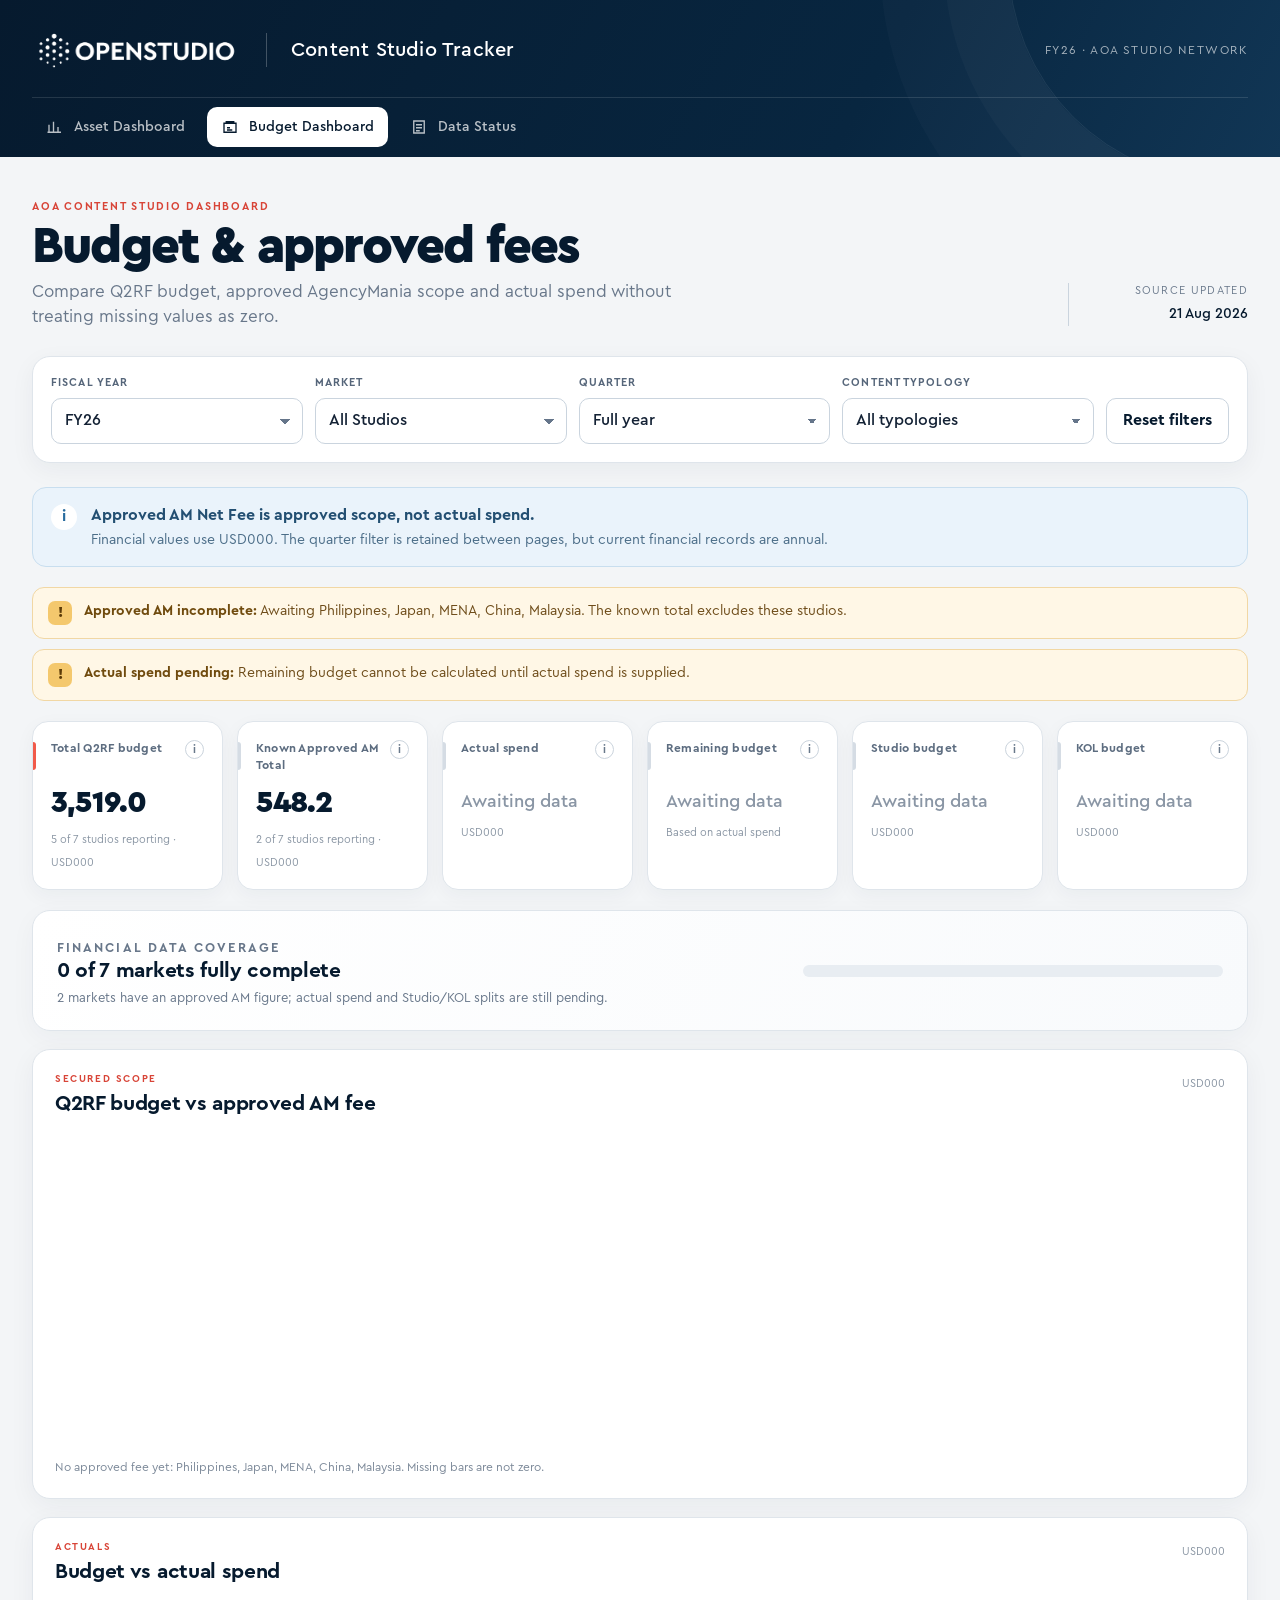
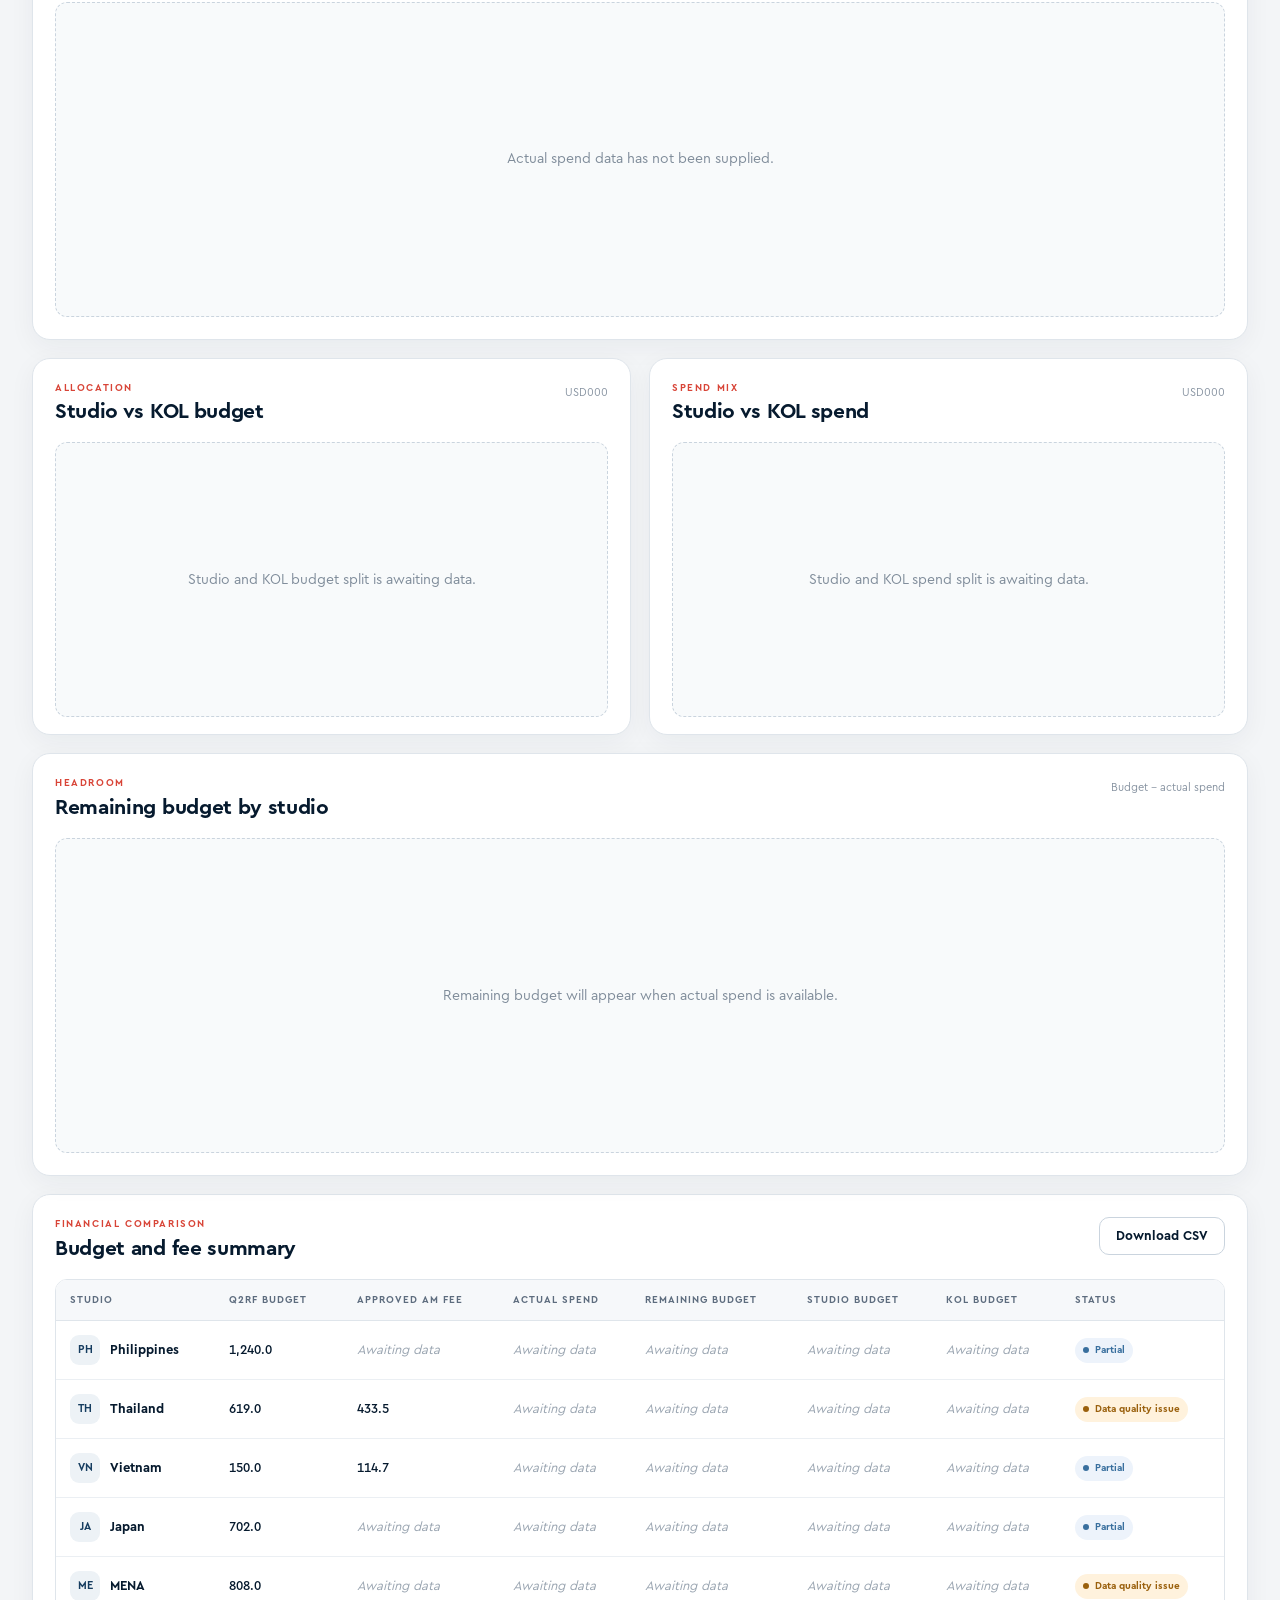
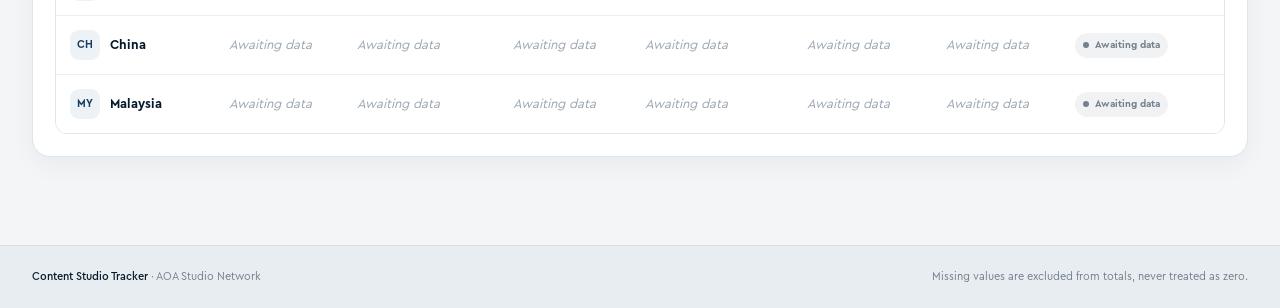
==== budget.html @ 8349397d "Add files via upload" ====
<!doctype html>
<html lang="en">
<head>
  <meta charset="utf-8">
  <meta name="viewport" content="width=device-width, initial-scale=1">
  <meta name="description" content="AOA Content Studio budget and approved fee dashboard">
  <title>Budget Dashboard | Content Studio Tracker</title>
  <link rel="stylesheet" href="./css/styles.css">
</head>
<body data-page="budget">
  <a class="skip-link" href="#main-content">Skip to content</a>
  <header id="app-header" class="site-header"></header>
  <main id="main-content" class="page-shell">
    <section class="page-intro">
      <div><p class="eyebrow">AOA Content Studio Dashboard</p><h1>Budget &amp; approved fees</h1><p class="intro-copy">Compare Q2RF budget, approved AgencyMania scope and actual spend without treating missing values as zero.</p></div>
      <div class="updated-block"><span>Source updated</span><strong id="source-updated">—</strong></div>
    </section>
    <section id="global-filters" class="filter-panel" aria-label="Dashboard filters"></section>
    <div id="page-message" aria-live="polite"></div>
    <section id="loading-state" class="state-card"><span class="loader"></span>Loading financial data…</section>
    <section id="error-state" class="state-card state-error" hidden></section>

    <div id="dashboard-content" hidden>
      <section class="notice-banner"><span class="notice-icon">i</span><div><strong>Approved AM Net Fee is approved scope, not actual spend.</strong><p>Financial values use USD000. The quarter filter is retained between pages, but current financial records are annual.</p></div></section>
      <section id="quality-alerts" class="alert-stack" aria-label="Financial data notices"></section>

      <section class="kpi-grid" aria-label="Financial summary">
        <article class="kpi-card kpi-primary"><div class="kpi-top"><span>Total Q2RF budget</span><button class="info-button" data-tip="Sum of available Q2RF 2026 budget values, in USD000." aria-label="About total budget">i</button></div><strong id="kpi-budget">—</strong><small id="kpi-budget-context">USD000</small></article>
        <article class="kpi-card"><div class="kpi-top"><span id="approved-kpi-label">Approved AM Net Fee</span><button class="info-button" data-tip="Approved AM Net Fee USD000 @1.237. Missing markets are excluded, not counted as zero." aria-label="About approved AM fee">i</button></div><strong id="kpi-approved">—</strong><small id="kpi-approved-context">USD000</small></article>
        <article class="kpi-card"><div class="kpi-top"><span>Actual spend</span><button class="info-button" data-tip="Actual spend is kept separate from approved scope. No actual-spend values have been supplied yet." aria-label="About actual spend">i</button></div><strong id="kpi-spend">—</strong><small>USD000</small></article>
        <article class="kpi-card"><div class="kpi-top"><span>Remaining budget</span><button class="info-button" data-tip="Q2RF budget minus actual spend. It remains unavailable until actual spend is supplied." aria-label="About remaining budget">i</button></div><strong id="kpi-remaining">—</strong><small>Based on actual spend</small></article>
        <article class="kpi-card"><div class="kpi-top"><span>Studio budget</span><button class="info-button" data-tip="Studio-only budget. The split has not yet been supplied." aria-label="About studio budget">i</button></div><strong id="kpi-studio-budget">—</strong><small>USD000</small></article>
        <article class="kpi-card"><div class="kpi-top"><span>KOL budget</span><button class="info-button" data-tip="KOL-only budget. The split has not yet been supplied." aria-label="About KOL budget">i</button></div><strong id="kpi-kol-budget">—</strong><small>USD000</small></article>
      </section>

      <section class="coverage-panel">
        <div><p class="panel-kicker">Financial data coverage</p><h2 id="coverage-title">—</h2><p id="coverage-copy">—</p></div>
        <div class="coverage-meter" role="img" aria-label="Financial data completeness"><span id="coverage-meter-fill"></span></div>
      </section>

      <section class="chart-grid">
        <article class="panel panel-wide"><div class="panel-heading"><div><p class="panel-kicker">Secured scope</p><h2>Q2RF budget vs approved AM fee</h2></div><span class="legend-note">USD000</span></div><div class="chart-wrap chart-medium chart-with-empty"><canvas id="budget-approved-chart"></canvas><div id="budget-approved-empty" class="chart-empty" hidden>Awaiting approved fee data for this view.</div></div><p id="budget-approved-note" class="chart-note"></p></article>
        <article class="panel panel-wide"><div class="panel-heading"><div><p class="panel-kicker">Actuals</p><h2>Budget vs actual spend</h2></div><span class="legend-note">USD000</span></div><div class="chart-wrap chart-medium chart-with-empty"><canvas id="budget-spend-chart"></canvas><div id="budget-spend-empty" class="chart-empty" hidden>Actual spend data has not been supplied.</div></div></article>
        <article class="panel"><div class="panel-heading"><div><p class="panel-kicker">Allocation</p><h2>Studio vs KOL budget</h2></div><span class="legend-note">USD000</span></div><div class="chart-wrap chart-with-empty"><canvas id="budget-split-chart"></canvas><div id="budget-split-empty" class="chart-empty" hidden>Studio and KOL budget split is awaiting data.</div></div></article>
        <article class="panel"><div class="panel-heading"><div><p class="panel-kicker">Spend mix</p><h2>Studio vs KOL spend</h2></div><span class="legend-note">USD000</span></div><div class="chart-wrap chart-with-empty"><canvas id="spend-split-chart"></canvas><div id="spend-split-empty" class="chart-empty" hidden>Studio and KOL spend split is awaiting data.</div></div></article>
        <article class="panel panel-wide"><div class="panel-heading"><div><p class="panel-kicker">Headroom</p><h2>Remaining budget by studio</h2></div><span class="legend-note">Budget − actual spend</span></div><div class="chart-wrap chart-medium chart-with-empty"><canvas id="remaining-chart"></canvas><div id="remaining-empty" class="chart-empty" hidden>Remaining budget will appear when actual spend is available.</div></div></article>
      </section>

      <section class="panel table-panel">
        <div class="panel-heading"><div><p class="panel-kicker">Financial comparison</p><h2>Budget and fee summary</h2></div><button id="download-finance" class="secondary-button" type="button">Download CSV</button></div>
        <div class="table-scroll"><table><thead><tr><th>Studio</th><th>Q2RF budget</th><th>Approved AM fee</th><th>Actual spend</th><th>Remaining budget</th><th>Studio budget</th><th>KOL budget</th><th>Status</th></tr></thead><tbody id="finance-comparison-body"></tbody></table></div>
      </section>
    </div>
  </main>
  <footer id="app-footer"></footer>
  <script src="./js/vendor/chart.umd.js"></script>
  <script src="./js/config.js"></script><script src="./js/data-source.js"></script><script src="./js/calculations.js"></script><script src="./js/shared-ui.js"></script><script src="./js/budget-dashboard.js"></script>
</body>
</html>
---- css/styles.css ----
@font-face{font-family:WPP;src:url('../fonts/WPP-Regular.otf') format('opentype');font-weight:400;font-style:normal;font-display:swap}
@font-face{font-family:WPP;src:url('../fonts/WPP-Medium.otf') format('opentype');font-weight:500;font-style:normal;font-display:swap}
@font-face{font-family:WPP;src:url('../fonts/WPP-Bold.otf') format('opentype');font-weight:700;font-style:normal;font-display:swap}
@font-face{font-family:WPP;src:url('../fonts/WPP-Black.otf') format('opentype');font-weight:900;font-style:normal;font-display:swap}

:root{
  --navy:#061a2e;
  --navy-2:#0b2946;
  --navy-3:#163d60;
  --coral:#f15a4a;
  --coral-dark:#d84437;
  --coral-soft:#fff0ed;
  --blue:#2f7ed8;
  --teal:#2aa8a0;
  --gold:#e4a83b;
  --purple:#8067c5;
  --green:#2f9c68;
  --ink:#142235;
  --muted:#68778a;
  --line:#dfe5eb;
  --line-strong:#cad4de;
  --surface:#ffffff;
  --background:#f3f5f7;
  --warning:#a76409;
  --warning-bg:#fff7e6;
  --danger:#a43d36;
  --danger-bg:#fff0ee;
  --radius:18px;
  --shadow:0 12px 34px rgba(14,37,61,.08);
}

*{box-sizing:border-box}
html{scroll-behavior:smooth}
body{margin:0;background:var(--background);color:var(--ink);font-family:WPP,Arial,sans-serif;font-size:16px;line-height:1.45;-webkit-font-smoothing:antialiased}
button,select{font:inherit}
button,select,a{outline-offset:3px}
[hidden]{display:none!important}
.skip-link{position:fixed;left:16px;top:-50px;z-index:100;background:#fff;color:var(--navy);padding:10px 14px;border-radius:8px;font-weight:700}
.skip-link:focus{top:16px}

.site-header{background:linear-gradient(118deg,var(--navy) 0%,#082640 67%,#113655 100%);color:#fff;position:relative;overflow:hidden}
.site-header:after{content:"";position:absolute;width:440px;height:440px;border:1px solid rgba(255,255,255,.08);border-radius:50%;right:-170px;top:-260px;box-shadow:0 0 0 64px rgba(255,255,255,.025),0 0 0 128px rgba(255,255,255,.018);pointer-events:none}
.header-inner{width:min(1440px,calc(100% - 64px));margin:0 auto;position:relative;z-index:1}
.brand-row{display:flex;align-items:center;justify-content:space-between;gap:28px;padding:25px 0 21px}
.brand-lockup{display:flex;align-items:center;gap:24px;min-width:0}
.brand-logo{width:210px;height:auto;display:block;flex:none}
.brand-divider{width:1px;height:34px;background:rgba(255,255,255,.24)}
.tracker-name{font-size:20px;font-weight:500;letter-spacing:.01em;white-space:nowrap}
.header-meta{font-size:12px;letter-spacing:.12em;text-transform:uppercase;color:rgba(255,255,255,.64);white-space:nowrap}
.nav-bar{display:flex;gap:8px;border-top:1px solid rgba(255,255,255,.12);padding:9px 0 10px;overflow-x:auto;scrollbar-width:none}
.nav-bar::-webkit-scrollbar{display:none}
.nav-link{display:flex;align-items:center;gap:10px;color:rgba(255,255,255,.72);text-decoration:none;padding:10px 14px;border-radius:10px;font-size:14px;font-weight:500;white-space:nowrap;transition:.2s ease}
.nav-link:hover{color:#fff;background:rgba(255,255,255,.08)}
.nav-link.active{background:#fff;color:var(--navy)}
.nav-icon{width:18px;height:18px;display:grid;place-items:center}
.nav-icon svg{width:18px;height:18px;stroke:currentColor;fill:none;stroke-width:1.8}

.page-shell{width:min(1440px,calc(100% - 64px));margin:0 auto;padding:42px 0 70px}
.page-intro{display:flex;justify-content:space-between;align-items:flex-end;gap:32px;margin-bottom:26px}
.eyebrow,.panel-kicker{margin:0 0 7px;color:var(--coral-dark);font-size:11px;font-weight:700;letter-spacing:.16em;text-transform:uppercase}
h1,h2,h3,p{margin-top:0}
h1{margin-bottom:8px;color:var(--navy);font-size:clamp(34px,4vw,54px);line-height:.98;letter-spacing:-.035em;font-weight:900}
.intro-copy{max-width:690px;margin-bottom:0;color:var(--muted);font-size:17px}
.updated-block{min-width:180px;text-align:right;border-left:1px solid var(--line-strong);padding-left:24px;margin-bottom:4px}
.updated-block span{display:block;color:var(--muted);font-size:11px;text-transform:uppercase;letter-spacing:.12em;margin-bottom:4px}
.updated-block strong{color:var(--navy);font-size:14px;font-weight:500}

.filter-panel{position:relative;z-index:8;display:grid;grid-template-columns:repeat(4,minmax(140px,1fr)) auto;gap:12px;align-items:end;background:var(--surface);border:1px solid var(--line);box-shadow:0 7px 24px rgba(18,43,68,.05);border-radius:var(--radius);padding:18px;margin-bottom:24px}
.filter-group label{display:block;margin:0 0 7px;color:#56667a;font-size:11px;font-weight:700;letter-spacing:.1em;text-transform:uppercase}
.filter-select{width:100%;height:46px;border:1px solid var(--line-strong);border-radius:10px;background:#fff;color:var(--ink);padding:0 38px 0 13px;font-weight:500;appearance:none;background-image:linear-gradient(45deg,transparent 50%,#65758a 50%),linear-gradient(135deg,#65758a 50%,transparent 50%);background-position:calc(100% - 17px) 20px,calc(100% - 12px) 20px;background-size:5px 5px,5px 5px;background-repeat:no-repeat}
.filter-select:focus{border-color:var(--blue);box-shadow:0 0 0 3px rgba(47,126,216,.13)}
.reset-button,.secondary-button{height:46px;border:1px solid var(--line-strong);border-radius:10px;background:#fff;color:var(--navy);padding:0 16px;font-weight:700;cursor:pointer;transition:.2s ease}
.reset-button:hover,.secondary-button:hover{border-color:var(--navy);background:#f8fafb}
.secondary-button{height:38px;font-size:13px}

.state-card{display:flex;align-items:center;justify-content:center;gap:12px;min-height:160px;background:#fff;border:1px solid var(--line);border-radius:var(--radius);color:var(--muted);font-weight:500}
.state-error{color:var(--danger);border-color:#f0c9c5;background:var(--danger-bg);padding:24px;text-align:center}
.loader{width:22px;height:22px;border:2px solid var(--line);border-top-color:var(--coral);border-radius:50%;animation:spin .8s linear infinite}
@keyframes spin{to{transform:rotate(360deg)}}

.alert-stack{display:grid;gap:10px;margin:0 0 20px}
.data-alert{display:flex;align-items:flex-start;gap:12px;background:var(--warning-bg);border:1px solid #f1d7a4;border-radius:12px;padding:13px 15px;color:#6d4b18;font-size:14px}
.data-alert strong{color:#704b0e}
.alert-mark{flex:none;display:grid;place-items:center;width:24px;height:24px;border-radius:7px;background:#f4c86d;color:#5b3b08;font-weight:900}
.notice-banner{display:flex;gap:14px;align-items:flex-start;margin-bottom:20px;padding:16px 18px;background:#eaf3fb;border:1px solid #c8deef;border-radius:14px;color:#234f72}
.notice-banner p{margin:3px 0 0;font-size:14px;color:#4a6c87}
.notice-icon{display:grid;place-items:center;flex:none;width:26px;height:26px;border-radius:50%;background:#fff;color:#286b9e;font-weight:700}

.kpi-grid{display:grid;grid-template-columns:repeat(6,minmax(0,1fr));gap:14px;margin-bottom:20px}
.kpi-card{min-height:156px;background:var(--surface);border:1px solid var(--line);border-radius:16px;padding:18px 18px 16px;box-shadow:0 6px 20px rgba(25,48,72,.045);position:relative;overflow:visible}
.kpi-card:before{content:"";position:absolute;left:0;top:20px;width:3px;height:28px;border-radius:0 3px 3px 0;background:#d5dce4}
.kpi-card.kpi-primary:before{background:var(--coral)}
.kpi-top{display:flex;align-items:flex-start;justify-content:space-between;gap:8px;color:#5d6d80;font-size:12px;font-weight:700;letter-spacing:.02em;min-height:38px}
.kpi-card strong{display:block;color:var(--navy);font-size:clamp(28px,2.4vw,39px);line-height:1;margin:10px 0 8px;letter-spacing:-.035em;font-weight:900}
.kpi-card strong.is-missing{font-size:18px;line-height:1.18;letter-spacing:0;color:#8a96a5;font-weight:500;margin-top:13px}
.kpi-card small{color:#8995a3;font-size:11px}
.info-button{position:relative;display:grid;place-items:center;width:19px;height:19px;flex:none;border:1px solid #cbd4dd;border-radius:50%;background:#fff;color:#68788a;font-size:11px;font-weight:700;cursor:help;padding:0}
.info-button:hover:after,.info-button:focus:after{content:attr(data-tip);position:absolute;z-index:20;right:-7px;top:28px;width:230px;background:var(--navy);color:#fff;padding:10px 12px;border-radius:9px;font-size:11px;line-height:1.4;text-align:left;font-weight:400;box-shadow:var(--shadow)}
.mini-progress{height:4px;background:#edf0f3;border-radius:4px;overflow:hidden;margin:2px 0 7px}
.mini-progress span{display:block;height:100%;width:0;background:var(--coral);border-radius:4px;transition:width .35s ease}

.chart-grid{display:grid;grid-template-columns:repeat(2,minmax(0,1fr));gap:18px;margin-bottom:18px}
.panel{background:var(--surface);border:1px solid var(--line);border-radius:var(--radius);padding:22px;box-shadow:0 7px 26px rgba(20,44,68,.05);min-width:0}
.panel-wide{grid-column:span 2}
.panel-heading{display:flex;align-items:flex-start;justify-content:space-between;gap:20px;margin-bottom:18px}
.panel-heading h2,.coverage-panel h2,.guidance-panel h2{margin:0;color:var(--navy);font-size:21px;line-height:1.2;letter-spacing:-.015em}
.panel-kicker{margin-bottom:4px;font-size:10px}
.legend-note{color:#8793a1;font-size:11px;white-space:nowrap;margin-top:4px}
.chart-wrap{position:relative;height:270px;min-height:220px}
.chart-wrap.chart-medium{height:315px}
.chart-wrap.chart-large{height:330px}
.chart-with-empty{display:grid;place-items:center}
.chart-with-empty canvas{grid-area:1/1;width:100%!important;height:100%!important}
.chart-empty{grid-area:1/1;z-index:2;display:flex;align-items:center;justify-content:center;width:100%;height:100%;border:1px dashed var(--line-strong);border-radius:12px;background:rgba(248,250,251,.93);color:#7e8b99;text-align:center;padding:28px;font-size:14px}
.chart-note{margin:10px 0 0;color:#7b8898;font-size:12px}

.table-panel{margin-bottom:18px}
.table-scroll{overflow-x:auto;border:1px solid var(--line);border-radius:12px}
table{width:100%;border-collapse:collapse;min-width:900px;background:#fff}
th{padding:13px 14px;background:#f6f8fa;color:#5d6c7e;font-size:10px;text-transform:uppercase;letter-spacing:.1em;text-align:left;white-space:nowrap;border-bottom:1px solid var(--line)}
td{padding:14px;color:#334357;font-size:13px;border-bottom:1px solid #ebeff3;vertical-align:middle}
tbody tr:last-child td{border-bottom:0}
tbody tr:hover td{background:#fbfcfd}
td.numeric{font-variant-numeric:tabular-nums;font-weight:500;color:var(--navy)}
.market-cell{display:flex;align-items:center;gap:10px;font-weight:700;color:var(--navy)}
.market-initial{display:grid;place-items:center;width:30px;height:30px;border-radius:9px;background:#edf2f6;color:var(--navy-3);font-size:11px}
.empty-cell{color:#9aa5b1;font-weight:400;font-style:italic}
.status-badge{display:inline-flex;align-items:center;gap:6px;border-radius:999px;padding:5px 8px;font-size:10px;font-weight:700;white-space:nowrap}
.status-badge:before{content:"";width:6px;height:6px;border-radius:50%;background:currentColor}
.badge-complete{background:#e8f6ef;color:#207b50}
.badge-partial{background:#edf3fb;color:#396f9e}
.badge-data-quality-issue{background:#fff2dd;color:#9a600d}
.badge-awaiting-data{background:#f0f2f4;color:#74808c}

.coverage-panel{display:flex;align-items:center;justify-content:space-between;gap:28px;background:linear-gradient(115deg,#fff 0%,#f8fafc 100%);border:1px solid var(--line);border-radius:var(--radius);padding:22px 24px;margin-bottom:18px;box-shadow:0 7px 26px rgba(20,44,68,.04)}
.coverage-panel p{margin:6px 0 0;color:var(--muted);font-size:13px}
.coverage-meter{width:min(420px,45%);height:12px;background:#e8edf2;border-radius:999px;overflow:hidden;flex:none}
.coverage-meter span{display:block;height:100%;width:0;background:linear-gradient(90deg,var(--coral),#f59a70);border-radius:999px;transition:width .4s ease}

.status-summary-grid{display:grid;grid-template-columns:repeat(4,1fr);gap:14px;margin-bottom:18px}
.status-summary-card{display:flex;align-items:center;gap:15px;background:#fff;border:1px solid var(--line);border-radius:15px;padding:18px;box-shadow:0 6px 20px rgba(25,48,72,.04)}
.status-summary-card strong{display:block;color:var(--navy);font-size:29px;line-height:1;font-weight:900}
.status-summary-card p{margin:5px 0 0;color:var(--muted);font-size:12px}
.status-dot{width:13px;height:44px;border-radius:6px;background:#aaa}
.status-dot.complete{background:var(--green)}
.status-dot.partial{background:var(--blue)}
.status-dot.issue{background:var(--gold)}
.status-dot.awaiting{background:#9aa5b1}
.status-table{min-width:1480px}
.status-table td:last-child{min-width:250px;color:#69788a;line-height:1.4}
.guidance-panel{margin-top:18px}
.guidance-grid{display:grid;grid-template-columns:repeat(3,1fr);gap:15px;margin-top:20px}
.guidance-grid article{border:1px solid var(--line);border-radius:13px;padding:18px;background:#fafbfc}
.guidance-grid article>span{display:block;color:var(--coral);font-size:11px;font-weight:700;letter-spacing:.14em;margin-bottom:16px}
.guidance-grid h3{margin:0 0 8px;font-size:15px;color:var(--navy)}
.guidance-grid p{margin:0;color:var(--muted);font-size:13px}

#app-footer{background:#e8edf1;border-top:1px solid #d7dee5;color:#6f7d8c}
.footer-inner{width:min(1440px,calc(100% - 64px));margin:0 auto;padding:23px 0;display:flex;justify-content:space-between;gap:20px;font-size:11px}
.footer-inner strong{color:var(--navy);font-weight:500}

@media(max-width:1180px){
  .kpi-grid{grid-template-columns:repeat(3,1fr)}
  .filter-panel{grid-template-columns:repeat(4,1fr)}
  .reset-button{grid-column:span 4}
}
@media(max-width:840px){
  .header-inner,.page-shell,.footer-inner{width:min(100% - 32px,1440px)}
  .brand-row{align-items:flex-start;flex-direction:column;gap:10px;padding:20px 0 16px}
  .brand-logo{width:175px}
  .brand-divider{height:27px}
  .tracker-name{font-size:17px}
  .header-meta{display:none}
  .nav-link{padding:9px 11px}
  .page-shell{padding-top:30px}
  .page-intro{align-items:flex-start;flex-direction:column;gap:16px}
  .updated-block{text-align:left;border-left:0;border-top:1px solid var(--line-strong);padding:12px 0 0;width:100%}
  .filter-panel{grid-template-columns:repeat(2,1fr)}
  .reset-button{grid-column:span 2}
  .kpi-grid{grid-template-columns:repeat(2,1fr)}
  .chart-grid{grid-template-columns:1fr}
  .panel-wide{grid-column:auto}
  .coverage-panel{align-items:flex-start;flex-direction:column}
  .coverage-meter{width:100%}
  .status-summary-grid{grid-template-columns:repeat(2,1fr)}
  .guidance-grid{grid-template-columns:1fr}
}
@media(max-width:560px){
  .header-inner,.page-shell,.footer-inner{width:calc(100% - 24px)}
  .brand-lockup{gap:13px}
  .brand-logo{width:137px}
  .brand-divider{height:25px}
  .tracker-name{font-size:14px}
  .nav-icon{display:none}
  .page-shell{padding:25px 0 48px}
  h1{font-size:38px}
  .intro-copy{font-size:15px}
  .filter-panel{grid-template-columns:1fr;padding:14px}
  .reset-button{grid-column:auto}
  .kpi-grid{grid-template-columns:1fr 1fr;gap:10px}
  .kpi-card{min-height:142px;padding:15px 14px}
  .kpi-card strong{font-size:30px}
  .kpi-card strong.is-missing{font-size:15px}
  .panel{padding:17px}
  .panel-heading{flex-direction:column;gap:8px}
  .chart-wrap,.chart-wrap.chart-medium,.chart-wrap.chart-large{height:275px}
  .status-summary-grid{grid-template-columns:1fr}
  .footer-inner{flex-direction:column}
}
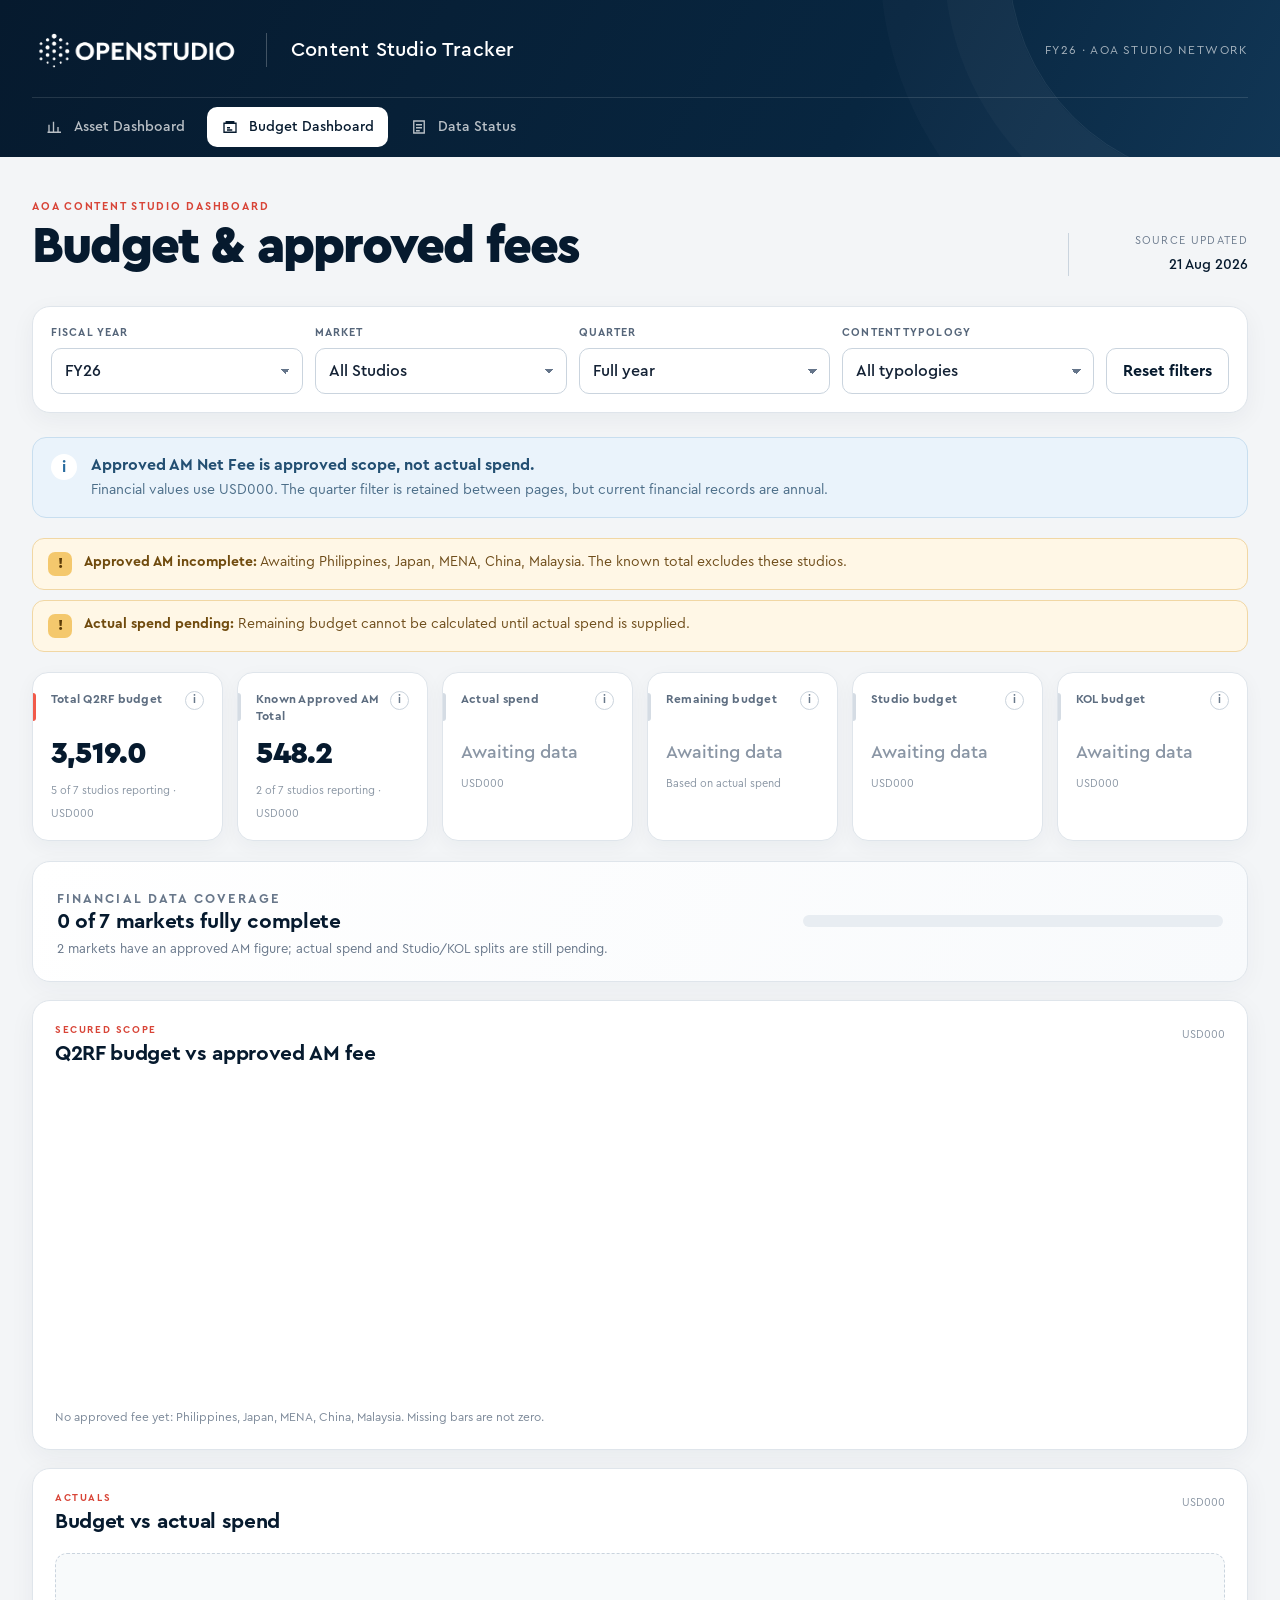
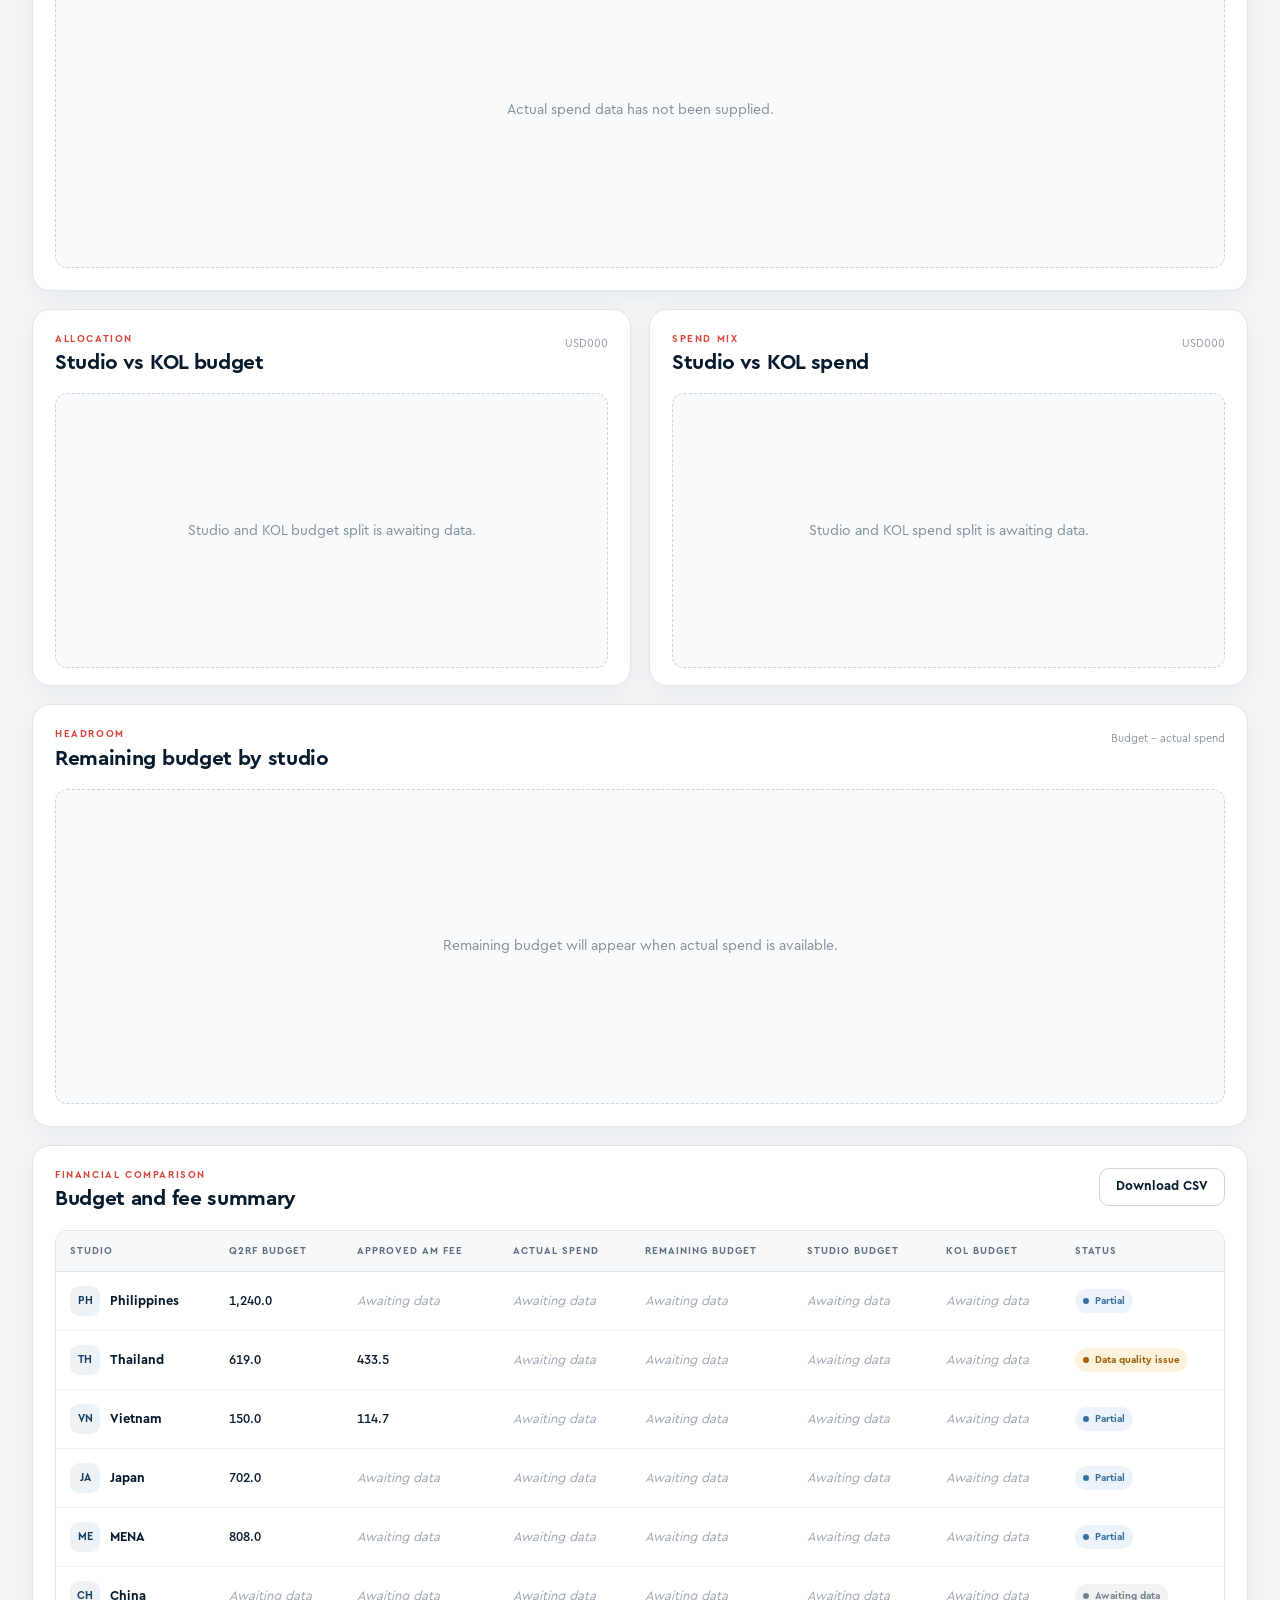
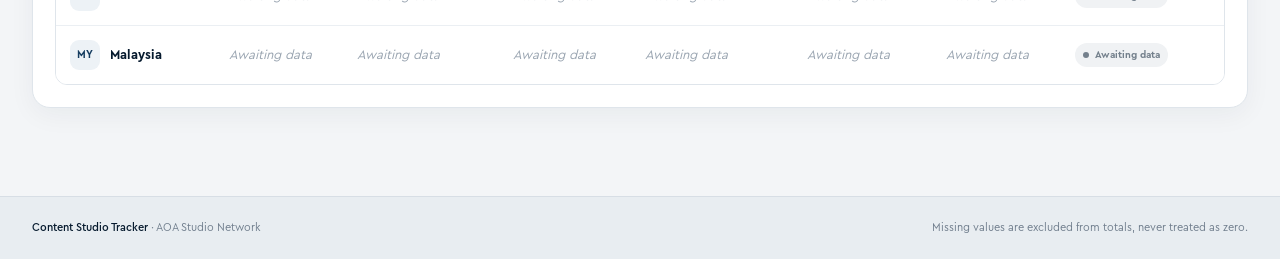
==== commit 81d55318: "Update budget.html" ====
--- a/budget.html
+++ b/budget.html
@@ -12,7 +12,7 @@
   <header id="app-header" class="site-header"></header>
   <main id="main-content" class="page-shell">
     <section class="page-intro">
-      <div><p class="eyebrow">AOA Content Studio Dashboard</p><h1>Budget &amp; approved fees</h1><p class="intro-copy">Compare Q2RF budget, approved AgencyMania scope and actual spend without treating missing values as zero.</p></div>
+      <div><p class="eyebrow">AOA Content Studio Dashboard</p><h1>Budget &amp; approved fees</h1><p class="intro-copy"></p></div>
       <div class="updated-block"><span>Source updated</span><strong id="source-updated">—</strong></div>
     </section>
     <section id="global-filters" class="filter-panel" aria-label="Dashboard filters"></section>
--- a/css/styles.css
+++ b/css/styles.css
@@ -82,6 +82,40 @@
 .data-alert{display:flex;align-items:flex-start;gap:12px;background:var(--warning-bg);border:1px solid #f1d7a4;border-radius:12px;padding:13px 15px;color:#6d4b18;font-size:14px}
 .data-alert strong{color:#704b0e}
 .alert-mark{flex:none;display:grid;place-items:center;width:24px;height:24px;border-radius:7px;background:#f4c86d;color:#5b3b08;font-weight:900}
+.dashboard-view-switch{display:flex;align-items:center;justify-content:space-between;gap:24px;margin:0 0 20px;padding:14px 16px 14px 18px;background:var(--navy);border-radius:15px;color:#fff;box-shadow:0 8px 25px rgba(6,26,46,.12)}
+.dashboard-view-switch>div:first-child{display:flex;align-items:baseline;gap:12px}
+.dashboard-view-switch .switch-label{color:rgba(255,255,255,.58)}
+.dashboard-view-switch strong{font-size:15px}
+.switch-label{display:block;color:#738195;font-size:10px;font-weight:700;letter-spacing:.12em;text-transform:uppercase;margin-bottom:7px}
+.segmented-control{display:inline-flex;gap:3px;padding:4px;background:rgba(255,255,255,.11);border:1px solid rgba(255,255,255,.12);border-radius:11px}
+.segment-button{min-height:36px;border:0;border-radius:8px;padding:0 14px;background:transparent;color:rgba(255,255,255,.72);font-size:12px;font-weight:700;cursor:pointer;transition:.2s ease;white-space:nowrap}
+.segment-button:hover{color:#fff;background:rgba(255,255,255,.08)}
+.segment-button.active{background:#fff;color:var(--navy);box-shadow:0 2px 8px rgba(4,17,29,.12)}
+.segmented-control.compact{background:#eef2f5;border-color:#dce3e9}
+.segmented-control.compact .segment-button{color:#69788a}
+.segmented-control.compact .segment-button:hover{background:#e3e9ee;color:var(--navy)}
+.segmented-control.compact .segment-button.active{background:var(--navy);color:#fff}
+
+.tat-explainer{display:grid;grid-template-columns:auto 1fr;gap:20px;align-items:flex-start;margin-bottom:16px;padding:22px 24px;background:linear-gradient(120deg,#eaf3fb 0%,#f7fafc 100%);border:1px solid #c9dfef;border-radius:var(--radius);color:#244d6c}
+.tat-explainer-icon{display:grid;place-items:center;width:52px;height:52px;border-radius:15px;background:var(--navy);color:#fff;font-size:13px;font-weight:900;letter-spacing:.08em;box-shadow:0 8px 20px rgba(6,26,46,.15)}
+.tat-explainer h2{margin:0 0 8px;color:var(--navy);font-size:22px;letter-spacing:-.015em}
+.tat-explainer p:not(.panel-kicker){margin:0;color:#526f86;font-size:14px;max-width:1000px}
+.method-list{display:flex;flex-wrap:wrap;gap:8px 24px;margin:15px 0 0;padding:14px 0 0;border-top:1px solid #cadeeb;list-style:none;color:#5d7385;font-size:12px}
+.method-list li{position:relative;padding-left:13px}
+.method-list li:before{content:"";position:absolute;left:0;top:.5em;width:5px;height:5px;border-radius:50%;background:var(--coral)}
+.method-list strong{color:var(--navy)}
+
+.tat-controls{display:flex;align-items:center;justify-content:space-between;gap:26px;margin-bottom:18px;padding:16px 18px;background:#fff;border:1px solid var(--line);border-radius:15px;box-shadow:0 6px 20px rgba(25,48,72,.04)}
+.scope-toggle{display:flex;align-items:center;gap:12px;cursor:pointer;max-width:470px}
+.scope-toggle input{position:absolute;opacity:0;pointer-events:none}
+.scope-toggle>span{position:relative;flex:none;width:44px;height:24px;border-radius:999px;background:#cbd4dd;transition:.2s ease}
+.scope-toggle>span:after{content:"";position:absolute;top:3px;left:3px;width:18px;height:18px;border-radius:50%;background:#fff;box-shadow:0 1px 4px rgba(0,0,0,.2);transition:.2s ease}
+.scope-toggle input:checked+span{background:var(--coral)}
+.scope-toggle input:checked+span:after{transform:translateX(20px)}
+.scope-toggle input:focus-visible+span{outline:3px solid rgba(47,126,216,.3);outline-offset:2px}
+.scope-toggle strong,.scope-toggle small{display:block}
+.scope-toggle strong{color:var(--navy);font-size:13px}
+.scope-toggle small{margin-top:2px;color:#7c8998;font-size:11px;line-height:1.35}
 .notice-banner{display:flex;gap:14px;align-items:flex-start;margin-bottom:20px;padding:16px 18px;background:#eaf3fb;border:1px solid #c8deef;border-radius:14px;color:#234f72}
 .notice-banner p{margin:3px 0 0;font-size:14px;color:#4a6c87}
 .notice-icon{display:grid;place-items:center;flex:none;width:26px;height:26px;border-radius:50%;background:#fff;color:#286b9e;font-weight:700}
@@ -184,6 +218,8 @@
   .coverage-meter{width:100%}
   .status-summary-grid{grid-template-columns:repeat(2,1fr)}
   .guidance-grid{grid-template-columns:1fr}
+  .dashboard-view-switch,.tat-controls{align-items:flex-start;flex-direction:column}
+  .tat-explainer{grid-template-columns:1fr}
 }
 @media(max-width:560px){
   .header-inner,.page-shell,.footer-inner{width:calc(100% - 24px)}
@@ -206,4 +242,12 @@
   .chart-wrap,.chart-wrap.chart-medium,.chart-wrap.chart-large{height:275px}
   .status-summary-grid{grid-template-columns:1fr}
   .footer-inner{flex-direction:column}
-}
+  .dashboard-view-switch{padding:14px}
+  .dashboard-view-switch>div:first-child{display:none}
+  .dashboard-view-switch .segmented-control{display:grid;grid-template-columns:1fr 1fr;width:100%}
+  .segment-button{padding:0 9px}
+  .tat-explainer{padding:18px}
+  .method-list{display:grid;gap:10px}
+  .tat-controls{padding:14px}
+  .scope-toggle{align-items:flex-start}
+}
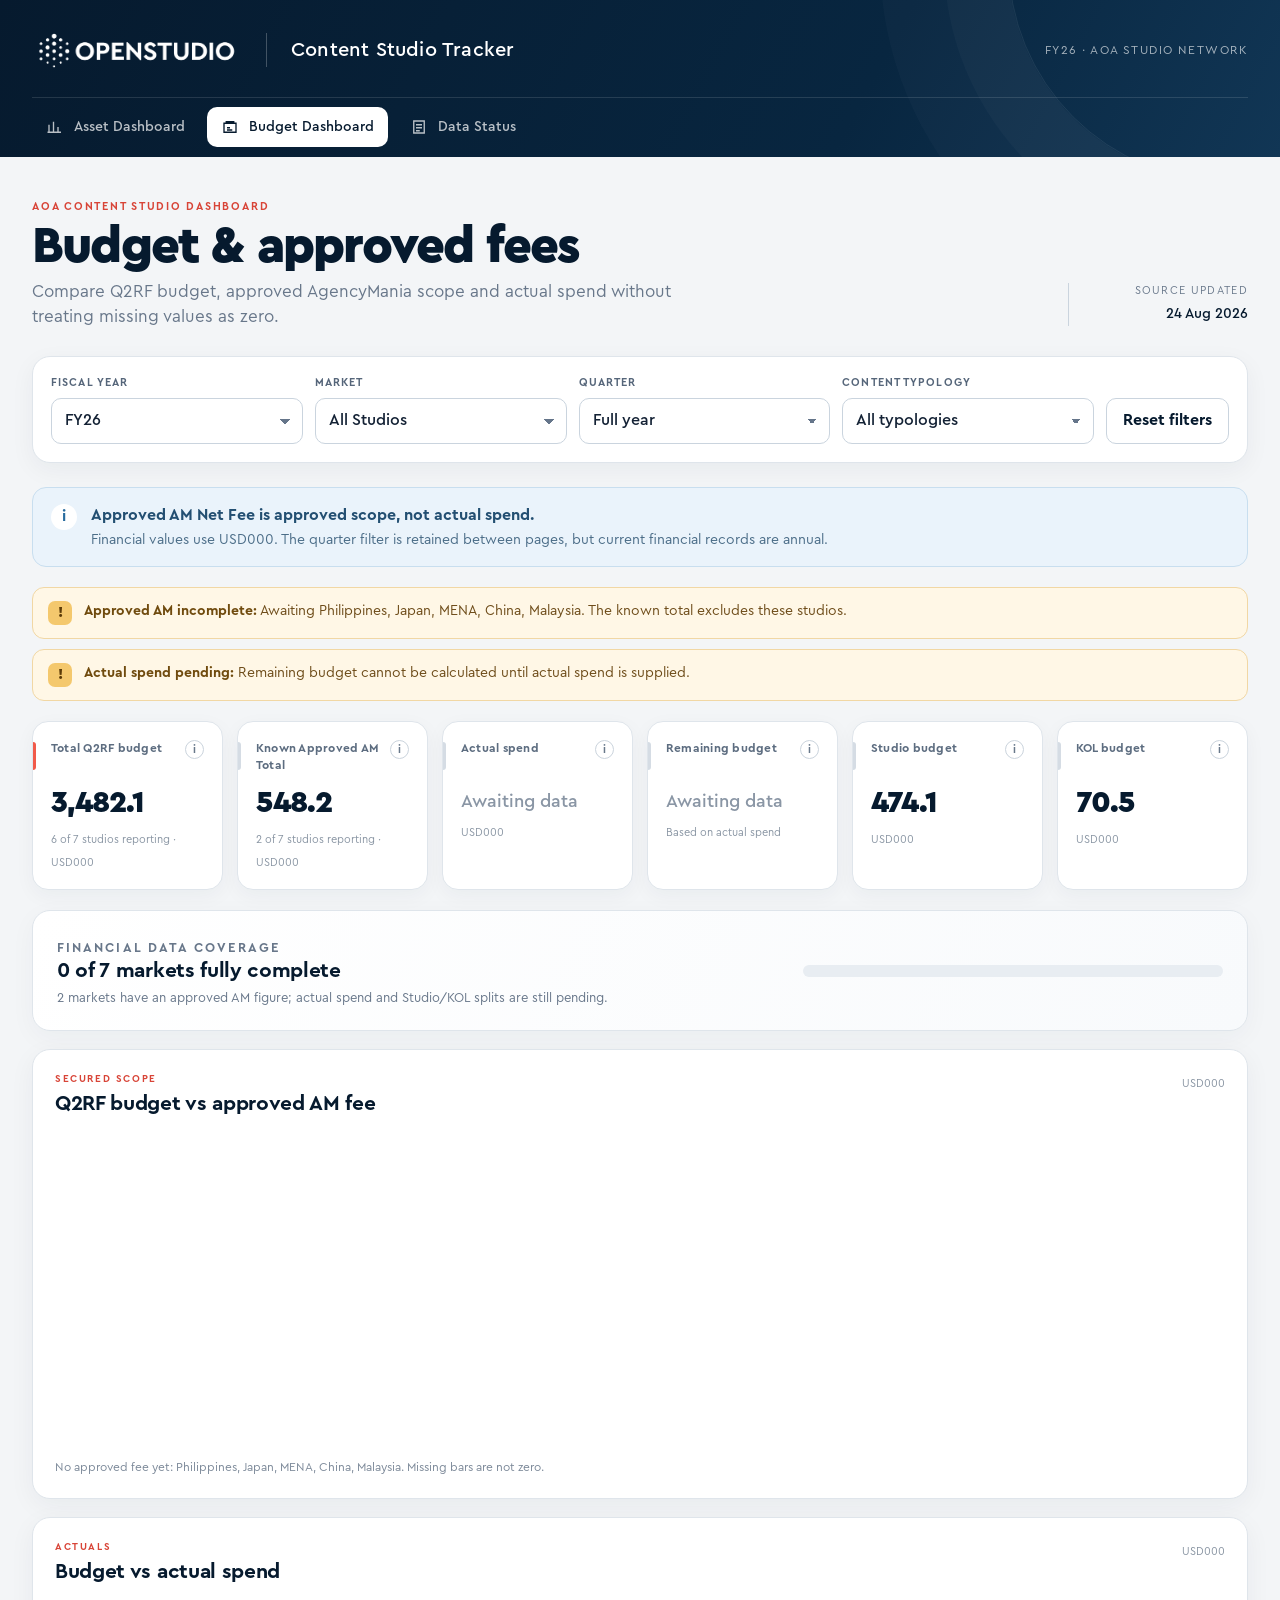
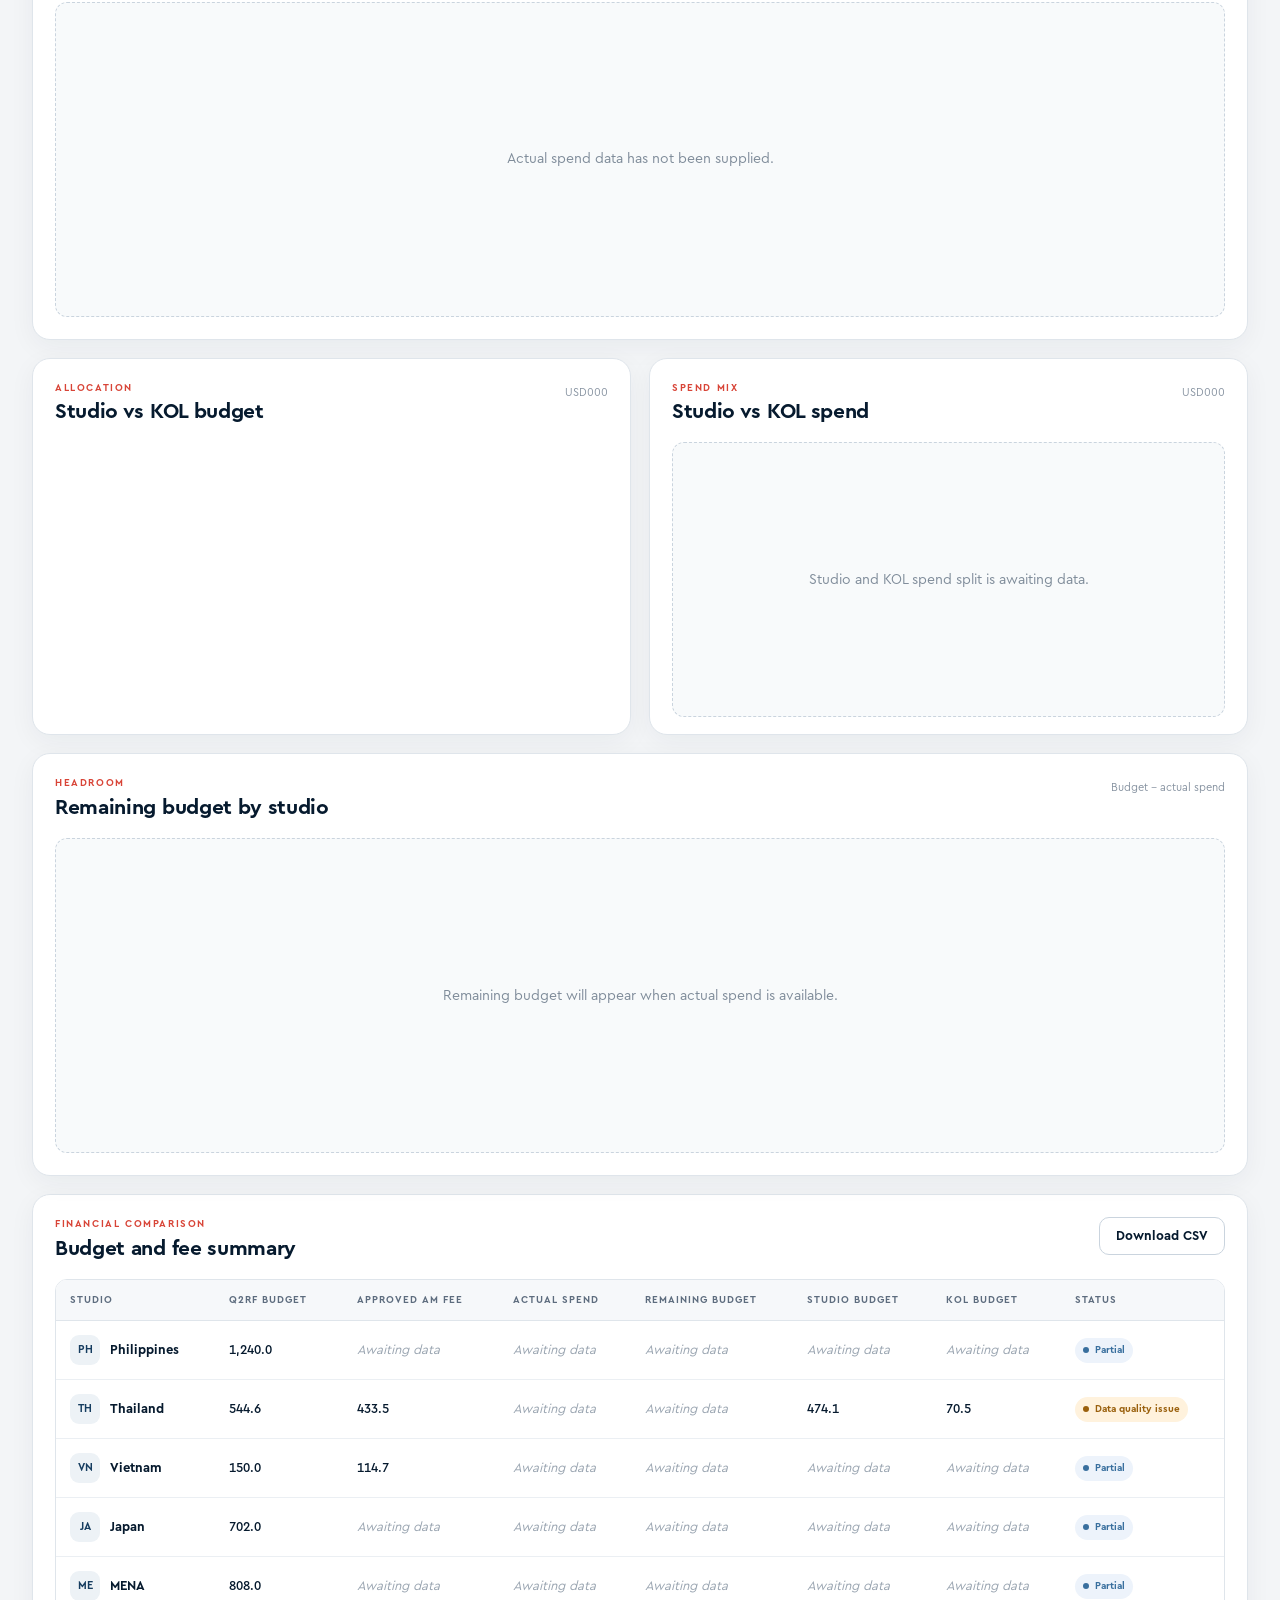
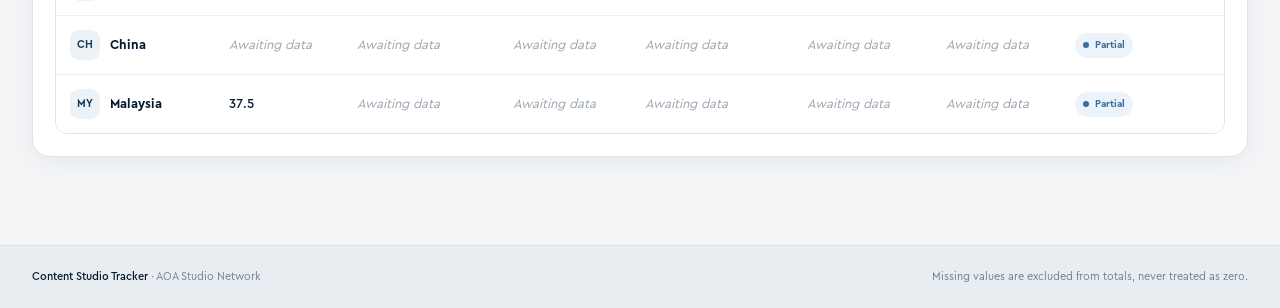
==== commit c64dc985: "Add files via upload" ====
--- a/budget.html
+++ b/budget.html
@@ -12,7 +12,7 @@
   <header id="app-header" class="site-header"></header>
   <main id="main-content" class="page-shell">
     <section class="page-intro">
-      <div><p class="eyebrow">AOA Content Studio Dashboard</p><h1>Budget &amp; approved fees</h1><p class="intro-copy"></p></div>
+      <div><p class="eyebrow">AOA Content Studio Dashboard</p><h1>Budget &amp; approved fees</h1><p class="intro-copy">Compare Q2RF budget, approved AgencyMania scope and actual spend without treating missing values as zero.</p></div>
       <div class="updated-block"><span>Source updated</span><strong id="source-updated">—</strong></div>
     </section>
     <section id="global-filters" class="filter-panel" aria-label="Dashboard filters"></section>
@@ -23,6 +23,16 @@
     <div id="dashboard-content" hidden>
       <section class="notice-banner"><span class="notice-icon">i</span><div><strong>Approved AM Net Fee is approved scope, not actual spend.</strong><p>Financial values use USD000. The quarter filter is retained between pages, but current financial records are annual.</p></div></section>
       <section id="quality-alerts" class="alert-stack" aria-label="Financial data notices"></section>
+
+      <section id="local-currency-summary" class="local-currency-panel" aria-label="Local-currency financial data" hidden>
+        <div class="panel-heading"><div><p class="panel-kicker">Confirmed source values</p><h2 id="local-currency-title">Local-currency budget</h2></div><span id="local-currency-unit" class="currency-chip">—</span></div>
+        <div class="local-currency-grid">
+          <article><span>Total WPP fee</span><strong id="local-budget-total">—</strong></article>
+          <article><span>Studio / content</span><strong id="local-budget-studio">—</strong></article>
+          <article><span>KOL / media</span><strong id="local-budget-kol">—</strong></article>
+        </div>
+        <p id="local-currency-note" class="local-currency-note">These values are excluded from USD000 totals until an approved exchange rate is supplied.</p>
+      </section>
 
       <section class="kpi-grid" aria-label="Financial summary">
         <article class="kpi-card kpi-primary"><div class="kpi-top"><span>Total Q2RF budget</span><button class="info-button" data-tip="Sum of available Q2RF 2026 budget values, in USD000." aria-label="About total budget">i</button></div><strong id="kpi-budget">—</strong><small id="kpi-budget-context">USD000</small></article>
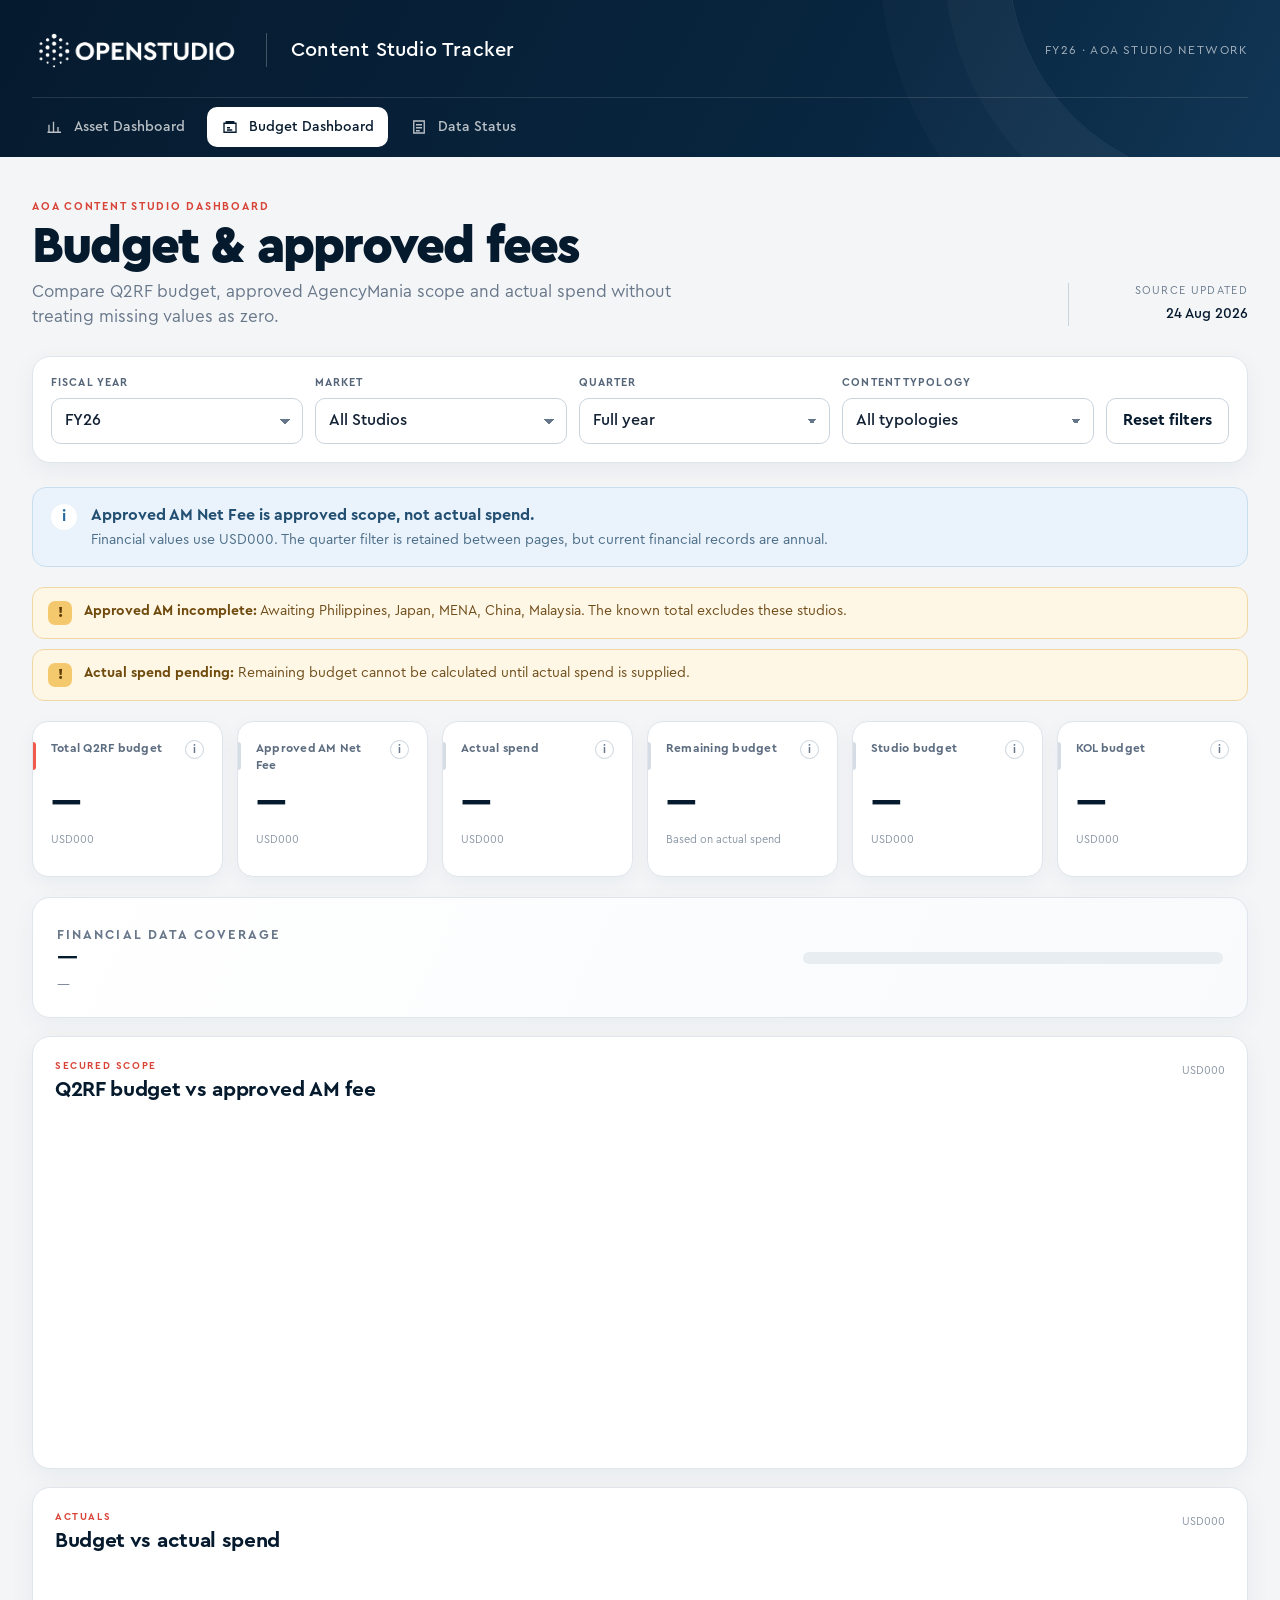
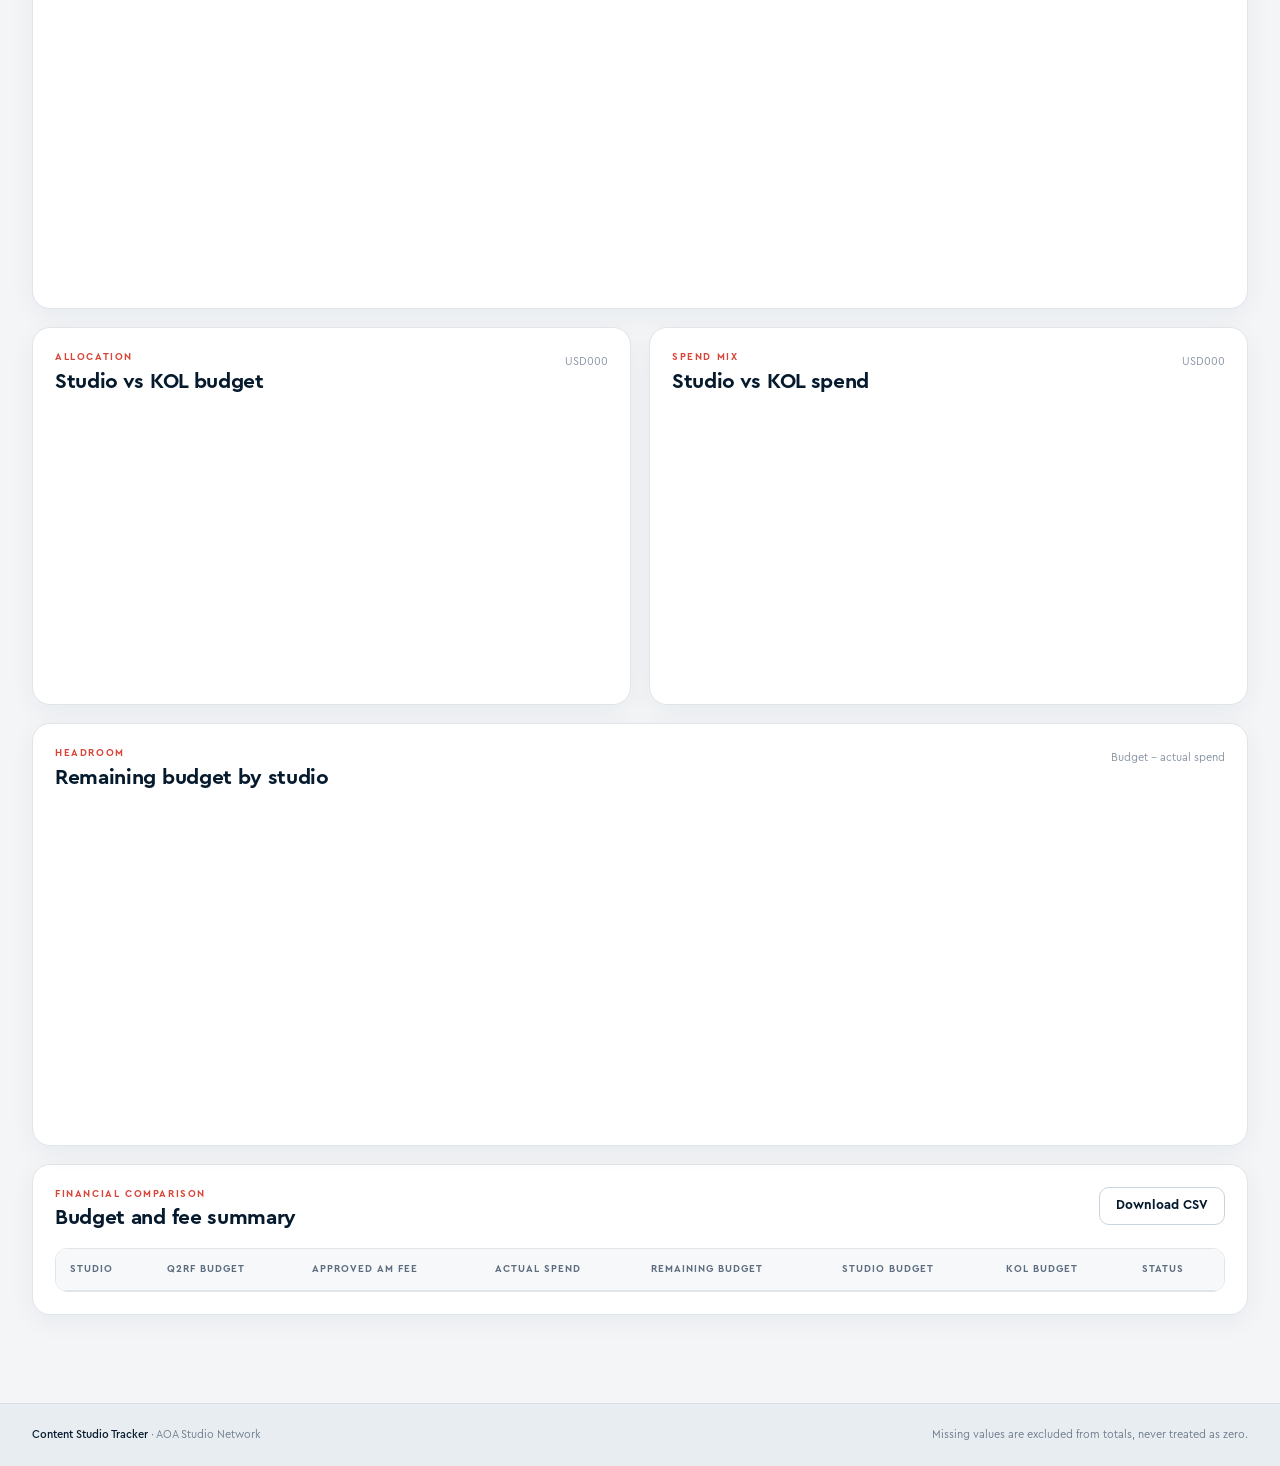
==== commit d5a2edb2: "Add files via upload" ====
--- a/budget.html
+++ b/budget.html
@@ -23,16 +23,6 @@
     <div id="dashboard-content" hidden>
       <section class="notice-banner"><span class="notice-icon">i</span><div><strong>Approved AM Net Fee is approved scope, not actual spend.</strong><p>Financial values use USD000. The quarter filter is retained between pages, but current financial records are annual.</p></div></section>
       <section id="quality-alerts" class="alert-stack" aria-label="Financial data notices"></section>
-
-      <section id="local-currency-summary" class="local-currency-panel" aria-label="Local-currency financial data" hidden>
-        <div class="panel-heading"><div><p class="panel-kicker">Confirmed source values</p><h2 id="local-currency-title">Local-currency budget</h2></div><span id="local-currency-unit" class="currency-chip">—</span></div>
-        <div class="local-currency-grid">
-          <article><span>Total WPP fee</span><strong id="local-budget-total">—</strong></article>
-          <article><span>Studio / content</span><strong id="local-budget-studio">—</strong></article>
-          <article><span>KOL / media</span><strong id="local-budget-kol">—</strong></article>
-        </div>
-        <p id="local-currency-note" class="local-currency-note">These values are excluded from USD000 totals until an approved exchange rate is supplied.</p>
-      </section>
 
       <section class="kpi-grid" aria-label="Financial summary">
         <article class="kpi-card kpi-primary"><div class="kpi-top"><span>Total Q2RF budget</span><button class="info-button" data-tip="Sum of available Q2RF 2026 budget values, in USD000." aria-label="About total budget">i</button></div><strong id="kpi-budget">—</strong><small id="kpi-budget-context">USD000</small></article>
--- a/css/styles.css
+++ b/css/styles.css
@@ -119,6 +119,16 @@
 .notice-banner{display:flex;gap:14px;align-items:flex-start;margin-bottom:20px;padding:16px 18px;background:#eaf3fb;border:1px solid #c8deef;border-radius:14px;color:#234f72}
 .notice-banner p{margin:3px 0 0;font-size:14px;color:#4a6c87}
 .notice-icon{display:grid;place-items:center;flex:none;width:26px;height:26px;border-radius:50%;background:#fff;color:#286b9e;font-weight:700}
+.local-currency-panel{margin-bottom:20px;padding:20px;background:#fff8e8;border:1px solid #efd699;border-radius:16px;box-shadow:0 6px 20px rgba(25,48,72,.04)}
+.local-currency-panel .panel-heading{margin-bottom:14px}
+.currency-chip{display:inline-flex;align-items:center;border-radius:999px;padding:6px 10px;background:#f3cf73;color:#563d06;font-size:11px;font-weight:800;letter-spacing:.08em}
+.local-currency-grid{display:grid;grid-template-columns:repeat(3,minmax(0,1fr));gap:12px}
+.local-currency-grid article{padding:15px 16px;background:#fff;border:1px solid #ead9b2;border-radius:12px}
+.local-currency-grid span{display:block;color:#77643d;font-size:11px;font-weight:700}
+.local-currency-grid strong{display:block;margin-top:7px;color:var(--navy);font-size:clamp(20px,2vw,29px);letter-spacing:-.025em}
+.local-currency-note{margin:13px 0 0;color:#77643d;font-size:12px}
+.local-value{color:#8b6514;font-weight:700;white-space:nowrap}
+.value-qualifier{display:inline-flex;margin-left:4px;border-radius:999px;padding:3px 6px;background:#fff1c9;color:#7b5a10;font-size:9px;font-weight:800;text-transform:uppercase;letter-spacing:.06em;vertical-align:middle}
 
 .kpi-grid{display:grid;grid-template-columns:repeat(6,minmax(0,1fr));gap:14px;margin-bottom:20px}
 .kpi-card{min-height:156px;background:var(--surface);border:1px solid var(--line);border-radius:16px;padding:18px 18px 16px;box-shadow:0 6px 20px rgba(25,48,72,.045);position:relative;overflow:visible}
@@ -237,6 +247,7 @@
   .kpi-card{min-height:142px;padding:15px 14px}
   .kpi-card strong{font-size:30px}
   .kpi-card strong.is-missing{font-size:15px}
+  .local-currency-grid{grid-template-columns:1fr}
   .panel{padding:17px}
   .panel-heading{flex-direction:column;gap:8px}
   .chart-wrap,.chart-wrap.chart-medium,.chart-wrap.chart-large{height:275px}
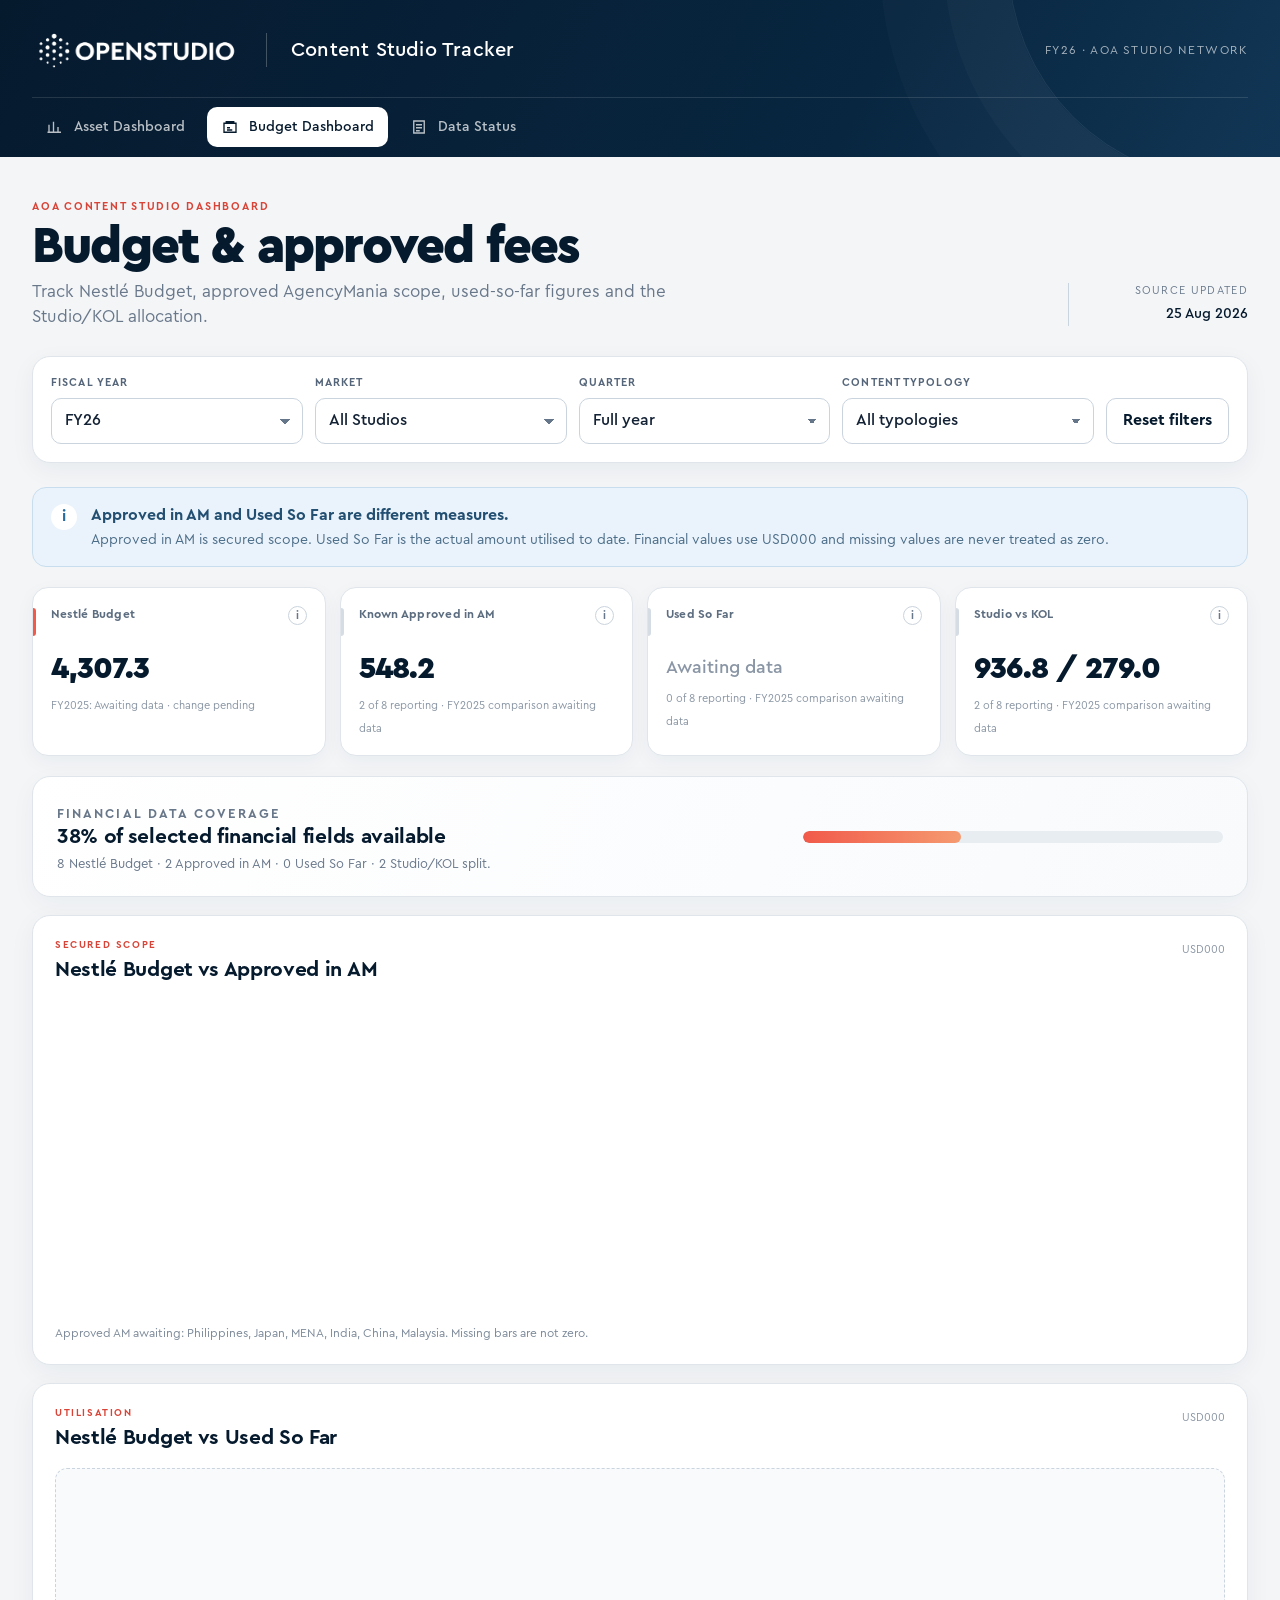
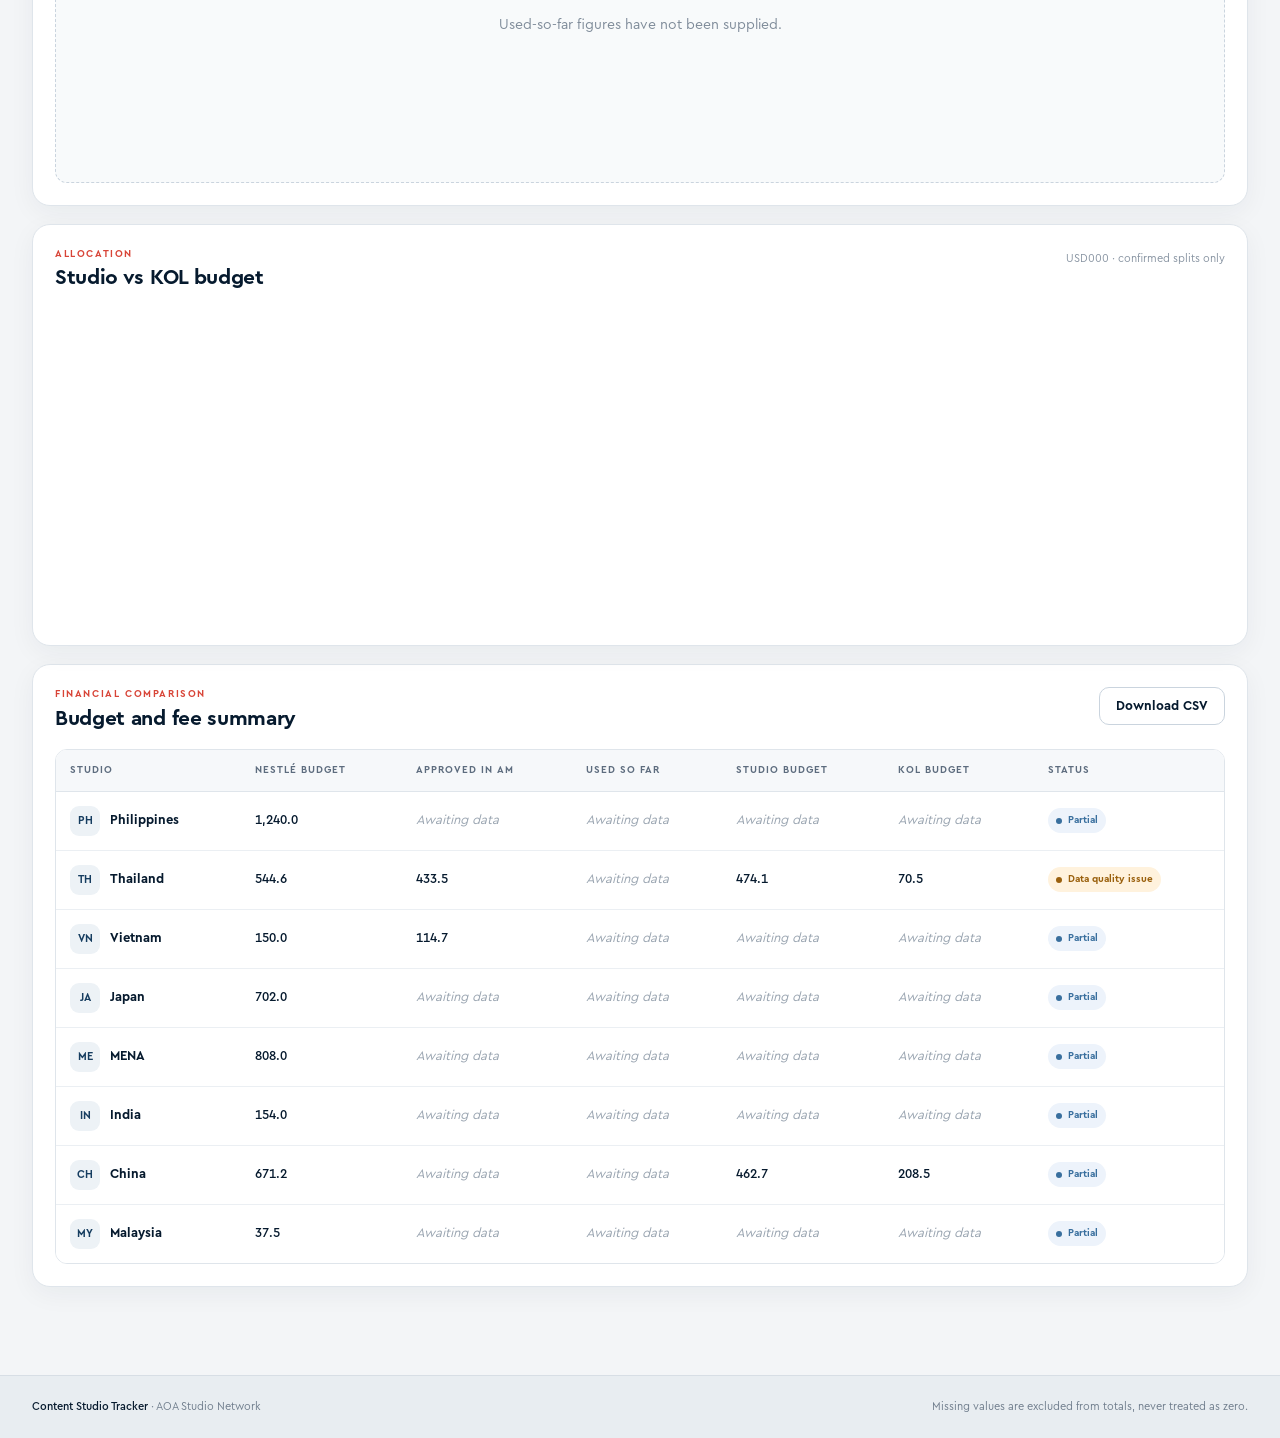
==== commit ce095ad6: "Add files via upload" ====
--- a/budget.html
+++ b/budget.html
@@ -12,7 +12,7 @@
   <header id="app-header" class="site-header"></header>
   <main id="main-content" class="page-shell">
     <section class="page-intro">
-      <div><p class="eyebrow">AOA Content Studio Dashboard</p><h1>Budget &amp; approved fees</h1><p class="intro-copy">Compare Q2RF budget, approved AgencyMania scope and actual spend without treating missing values as zero.</p></div>
+      <div><p class="eyebrow">AOA Content Studio Dashboard</p><h1>Budget &amp; approved fees</h1><p class="intro-copy">Track Nestlé Budget, approved AgencyMania scope, used-so-far figures and the Studio/KOL allocation.</p></div>
       <div class="updated-block"><span>Source updated</span><strong id="source-updated">—</strong></div>
     </section>
     <section id="global-filters" class="filter-panel" aria-label="Dashboard filters"></section>
@@ -21,16 +21,13 @@
     <section id="error-state" class="state-card state-error" hidden></section>
 
     <div id="dashboard-content" hidden>
-      <section class="notice-banner"><span class="notice-icon">i</span><div><strong>Approved AM Net Fee is approved scope, not actual spend.</strong><p>Financial values use USD000. The quarter filter is retained between pages, but current financial records are annual.</p></div></section>
-      <section id="quality-alerts" class="alert-stack" aria-label="Financial data notices"></section>
+      <section class="notice-banner"><span class="notice-icon">i</span><div><strong>Approved in AM and Used So Far are different measures.</strong><p>Approved in AM is secured scope. Used So Far is the actual amount utilised to date. Financial values use USD000 and missing values are never treated as zero.</p></div></section>
 
-      <section class="kpi-grid" aria-label="Financial summary">
-        <article class="kpi-card kpi-primary"><div class="kpi-top"><span>Total Q2RF budget</span><button class="info-button" data-tip="Sum of available Q2RF 2026 budget values, in USD000." aria-label="About total budget">i</button></div><strong id="kpi-budget">—</strong><small id="kpi-budget-context">USD000</small></article>
-        <article class="kpi-card"><div class="kpi-top"><span id="approved-kpi-label">Approved AM Net Fee</span><button class="info-button" data-tip="Approved AM Net Fee USD000 @1.237. Missing markets are excluded, not counted as zero." aria-label="About approved AM fee">i</button></div><strong id="kpi-approved">—</strong><small id="kpi-approved-context">USD000</small></article>
-        <article class="kpi-card"><div class="kpi-top"><span>Actual spend</span><button class="info-button" data-tip="Actual spend is kept separate from approved scope. No actual-spend values have been supplied yet." aria-label="About actual spend">i</button></div><strong id="kpi-spend">—</strong><small>USD000</small></article>
-        <article class="kpi-card"><div class="kpi-top"><span>Remaining budget</span><button class="info-button" data-tip="Q2RF budget minus actual spend. It remains unavailable until actual spend is supplied." aria-label="About remaining budget">i</button></div><strong id="kpi-remaining">—</strong><small>Based on actual spend</small></article>
-        <article class="kpi-card"><div class="kpi-top"><span>Studio budget</span><button class="info-button" data-tip="Studio-only budget. The split has not yet been supplied." aria-label="About studio budget">i</button></div><strong id="kpi-studio-budget">—</strong><small>USD000</small></article>
-        <article class="kpi-card"><div class="kpi-top"><span>KOL budget</span><button class="info-button" data-tip="KOL-only budget. The split has not yet been supplied." aria-label="About KOL budget">i</button></div><strong id="kpi-kol-budget">—</strong><small>USD000</small></article>
+      <section class="kpi-grid finance-kpi-grid" aria-label="Financial summary">
+        <article class="kpi-card kpi-primary"><div class="kpi-top"><span>Nestlé Budget</span><button class="info-button" data-tip="The current Nestlé annual budget. Values are shown in USD000." aria-label="About Nestlé Budget">i</button></div><strong id="kpi-budget">—</strong><small id="kpi-budget-context">FY2025 comparison awaiting data</small></article>
+        <article class="kpi-card"><div class="kpi-top"><span id="approved-kpi-label">Approved in AM</span><button class="info-button" data-tip="Approved AgencyMania Net Fee in USD000. Missing markets are excluded, not counted as zero." aria-label="About Approved in AM">i</button></div><strong id="kpi-approved">—</strong><small id="kpi-approved-context">FY2025 comparison awaiting data</small></article>
+        <article class="kpi-card"><div class="kpi-top"><span>Used So Far</span><button class="info-button" data-tip="Actual amount utilised to date. This is separate from Approved in AM and remains unavailable until supplied." aria-label="About Used So Far">i</button></div><strong id="kpi-used">—</strong><small id="kpi-used-context">FY2025 comparison awaiting data</small></article>
+        <article class="kpi-card"><div class="kpi-top"><span>Studio vs KOL</span><button class="info-button" data-tip="Confirmed Nestlé Budget allocation between Studio/content and KOL. Markets without a split are excluded." aria-label="About Studio versus KOL">i</button></div><strong id="kpi-split">—</strong><small id="kpi-split-context">Studio / KOL · USD000</small></article>
       </section>
 
       <section class="coverage-panel">
@@ -39,16 +36,14 @@
       </section>
 
       <section class="chart-grid">
-        <article class="panel panel-wide"><div class="panel-heading"><div><p class="panel-kicker">Secured scope</p><h2>Q2RF budget vs approved AM fee</h2></div><span class="legend-note">USD000</span></div><div class="chart-wrap chart-medium chart-with-empty"><canvas id="budget-approved-chart"></canvas><div id="budget-approved-empty" class="chart-empty" hidden>Awaiting approved fee data for this view.</div></div><p id="budget-approved-note" class="chart-note"></p></article>
-        <article class="panel panel-wide"><div class="panel-heading"><div><p class="panel-kicker">Actuals</p><h2>Budget vs actual spend</h2></div><span class="legend-note">USD000</span></div><div class="chart-wrap chart-medium chart-with-empty"><canvas id="budget-spend-chart"></canvas><div id="budget-spend-empty" class="chart-empty" hidden>Actual spend data has not been supplied.</div></div></article>
-        <article class="panel"><div class="panel-heading"><div><p class="panel-kicker">Allocation</p><h2>Studio vs KOL budget</h2></div><span class="legend-note">USD000</span></div><div class="chart-wrap chart-with-empty"><canvas id="budget-split-chart"></canvas><div id="budget-split-empty" class="chart-empty" hidden>Studio and KOL budget split is awaiting data.</div></div></article>
-        <article class="panel"><div class="panel-heading"><div><p class="panel-kicker">Spend mix</p><h2>Studio vs KOL spend</h2></div><span class="legend-note">USD000</span></div><div class="chart-wrap chart-with-empty"><canvas id="spend-split-chart"></canvas><div id="spend-split-empty" class="chart-empty" hidden>Studio and KOL spend split is awaiting data.</div></div></article>
-        <article class="panel panel-wide"><div class="panel-heading"><div><p class="panel-kicker">Headroom</p><h2>Remaining budget by studio</h2></div><span class="legend-note">Budget − actual spend</span></div><div class="chart-wrap chart-medium chart-with-empty"><canvas id="remaining-chart"></canvas><div id="remaining-empty" class="chart-empty" hidden>Remaining budget will appear when actual spend is available.</div></div></article>
+        <article class="panel panel-wide"><div class="panel-heading"><div><p class="panel-kicker">Secured scope</p><h2>Nestlé Budget vs Approved in AM</h2></div><span class="legend-note">USD000</span></div><div class="chart-wrap chart-medium chart-with-empty"><canvas id="budget-approved-chart"></canvas><div id="budget-approved-empty" class="chart-empty" hidden>Awaiting approved AM data for this view.</div></div><p id="budget-approved-note" class="chart-note"></p></article>
+        <article class="panel panel-wide"><div class="panel-heading"><div><p class="panel-kicker">Utilisation</p><h2>Nestlé Budget vs Used So Far</h2></div><span class="legend-note">USD000</span></div><div class="chart-wrap chart-medium chart-with-empty"><canvas id="budget-spend-chart"></canvas><div id="budget-spend-empty" class="chart-empty" hidden>Used-so-far figures have not been supplied.</div></div></article>
+        <article class="panel panel-wide"><div class="panel-heading"><div><p class="panel-kicker">Allocation</p><h2>Studio vs KOL budget</h2></div><span class="legend-note">USD000 · confirmed splits only</span></div><div class="chart-wrap chart-medium chart-with-empty"><canvas id="budget-split-chart"></canvas><div id="budget-split-empty" class="chart-empty" hidden>Studio and KOL budget split is awaiting data.</div></div></article>
       </section>
 
       <section class="panel table-panel">
         <div class="panel-heading"><div><p class="panel-kicker">Financial comparison</p><h2>Budget and fee summary</h2></div><button id="download-finance" class="secondary-button" type="button">Download CSV</button></div>
-        <div class="table-scroll"><table><thead><tr><th>Studio</th><th>Q2RF budget</th><th>Approved AM fee</th><th>Actual spend</th><th>Remaining budget</th><th>Studio budget</th><th>KOL budget</th><th>Status</th></tr></thead><tbody id="finance-comparison-body"></tbody></table></div>
+        <div class="table-scroll"><table><thead><tr><th>Studio</th><th>Nestlé Budget</th><th>Approved in AM</th><th>Used So Far</th><th>Studio budget</th><th>KOL budget</th><th>Status</th></tr></thead><tbody id="finance-comparison-body"></tbody></table></div>
       </section>
     </div>
   </main>
--- a/css/styles.css
+++ b/css/styles.css
@@ -96,6 +96,22 @@
 .segmented-control.compact .segment-button:hover{background:#e3e9ee;color:var(--navy)}
 .segmented-control.compact .segment-button.active{background:var(--navy);color:#fff}
 
+.insights-panel{margin:0 0 20px;padding:20px 22px;background:linear-gradient(120deg,#fff 0%,#f8fafc 100%);border:1px solid var(--line);border-radius:var(--radius);box-shadow:0 7px 26px rgba(20,44,68,.05)}
+.insights-heading{display:flex;align-items:flex-end;justify-content:space-between;gap:20px;margin-bottom:14px}
+.insights-heading h2{margin:0;color:var(--navy);font-size:22px;letter-spacing:-.015em}
+.insights-heading>span{color:#8592a1;font-size:11px;white-space:nowrap}
+.insights-grid{display:grid;grid-template-columns:repeat(4,minmax(0,1fr));gap:12px}
+.insight-item{display:flex;gap:13px;min-height:126px;padding:16px;background:#fff;border:1px solid var(--line);border-top:3px solid #cdd5de;border-radius:13px}
+.insight-rank{flex:none;display:grid;place-items:center;width:30px;height:30px;border-radius:9px;background:#eef2f5;color:#6f7f91;font-size:10px;font-weight:900;letter-spacing:.08em}
+.insight-item strong{display:block;margin:1px 0 7px;color:var(--navy);font-size:15px;line-height:1.25}
+.insight-item p{margin:0;color:var(--muted);font-size:12px;line-height:1.45}
+.insight-positive{border-top-color:var(--green)}
+.insight-attention{border-top-color:var(--coral)}
+.insight-progress{border-top-color:var(--teal)}
+.insight-scope{border-top-color:var(--gold)}
+.insight-increase{border-top-color:var(--green);background:#f3fbf6}
+.insight-decrease{border-top-color:var(--coral);background:#fff5f3}
+
 .tat-explainer{display:grid;grid-template-columns:auto 1fr;gap:20px;align-items:flex-start;margin-bottom:16px;padding:22px 24px;background:linear-gradient(120deg,#eaf3fb 0%,#f7fafc 100%);border:1px solid #c9dfef;border-radius:var(--radius);color:#244d6c}
 .tat-explainer-icon{display:grid;place-items:center;width:52px;height:52px;border-radius:15px;background:var(--navy);color:#fff;font-size:13px;font-weight:900;letter-spacing:.08em;box-shadow:0 8px 20px rgba(6,26,46,.15)}
 .tat-explainer h2{margin:0 0 8px;color:var(--navy);font-size:22px;letter-spacing:-.015em}
@@ -119,25 +135,26 @@
 .notice-banner{display:flex;gap:14px;align-items:flex-start;margin-bottom:20px;padding:16px 18px;background:#eaf3fb;border:1px solid #c8deef;border-radius:14px;color:#234f72}
 .notice-banner p{margin:3px 0 0;font-size:14px;color:#4a6c87}
 .notice-icon{display:grid;place-items:center;flex:none;width:26px;height:26px;border-radius:50%;background:#fff;color:#286b9e;font-weight:700}
-.local-currency-panel{margin-bottom:20px;padding:20px;background:#fff8e8;border:1px solid #efd699;border-radius:16px;box-shadow:0 6px 20px rgba(25,48,72,.04)}
-.local-currency-panel .panel-heading{margin-bottom:14px}
-.currency-chip{display:inline-flex;align-items:center;border-radius:999px;padding:6px 10px;background:#f3cf73;color:#563d06;font-size:11px;font-weight:800;letter-spacing:.08em}
-.local-currency-grid{display:grid;grid-template-columns:repeat(3,minmax(0,1fr));gap:12px}
-.local-currency-grid article{padding:15px 16px;background:#fff;border:1px solid #ead9b2;border-radius:12px}
-.local-currency-grid span{display:block;color:#77643d;font-size:11px;font-weight:700}
-.local-currency-grid strong{display:block;margin-top:7px;color:var(--navy);font-size:clamp(20px,2vw,29px);letter-spacing:-.025em}
-.local-currency-note{margin:13px 0 0;color:#77643d;font-size:12px}
 .local-value{color:#8b6514;font-weight:700;white-space:nowrap}
 .value-qualifier{display:inline-flex;margin-left:4px;border-radius:999px;padding:3px 6px;background:#fff1c9;color:#7b5a10;font-size:9px;font-weight:800;text-transform:uppercase;letter-spacing:.06em;vertical-align:middle}
 
 .kpi-grid{display:grid;grid-template-columns:repeat(6,minmax(0,1fr));gap:14px;margin-bottom:20px}
+.asset-kpi-grid{grid-template-columns:repeat(5,minmax(0,1fr))}
+.finance-kpi-grid{grid-template-columns:repeat(4,minmax(0,1fr))}
 .kpi-card{min-height:156px;background:var(--surface);border:1px solid var(--line);border-radius:16px;padding:18px 18px 16px;box-shadow:0 6px 20px rgba(25,48,72,.045);position:relative;overflow:visible}
 .kpi-card:before{content:"";position:absolute;left:0;top:20px;width:3px;height:28px;border-radius:0 3px 3px 0;background:#d5dce4}
 .kpi-card.kpi-primary:before{background:var(--coral)}
+.kpi-card.trend-up:before{background:var(--green)}
+.kpi-card.trend-down:before{background:var(--coral)}
+.kpi-card.trend-flat:before{background:#8995a3}
 .kpi-top{display:flex;align-items:flex-start;justify-content:space-between;gap:8px;color:#5d6d80;font-size:12px;font-weight:700;letter-spacing:.02em;min-height:38px}
 .kpi-card strong{display:block;color:var(--navy);font-size:clamp(28px,2.4vw,39px);line-height:1;margin:10px 0 8px;letter-spacing:-.035em;font-weight:900}
 .kpi-card strong.is-missing{font-size:18px;line-height:1.18;letter-spacing:0;color:#8a96a5;font-weight:500;margin-top:13px}
 .kpi-card small{color:#8995a3;font-size:11px}
+.trend-copy{display:inline-flex;align-items:center;margin-right:3px;font-weight:800}
+.trend-copy.trend-up{color:var(--green)}
+.trend-copy.trend-down{color:#d64b3e}
+.trend-copy.trend-flat{color:#718094}
 .info-button{position:relative;display:grid;place-items:center;width:19px;height:19px;flex:none;border:1px solid #cbd4dd;border-radius:50%;background:#fff;color:#68788a;font-size:11px;font-weight:700;cursor:help;padding:0}
 .info-button:hover:after,.info-button:focus:after{content:attr(data-tip);position:absolute;z-index:20;right:-7px;top:28px;width:230px;background:var(--navy);color:#fff;padding:10px 12px;border-radius:9px;font-size:11px;line-height:1.4;text-align:left;font-weight:400;box-shadow:var(--shadow)}
 .mini-progress{height:4px;background:#edf0f3;border-radius:4px;overflow:hidden;margin:2px 0 7px}
@@ -204,11 +221,15 @@
 .footer-inner strong{color:var(--navy);font-weight:500}
 
 @media(max-width:1180px){
+  .insights-grid{grid-template-columns:repeat(2,1fr)}
   .kpi-grid{grid-template-columns:repeat(3,1fr)}
+  .asset-kpi-grid{grid-template-columns:repeat(2,1fr)}
+  .finance-kpi-grid{grid-template-columns:repeat(2,1fr)}
   .filter-panel{grid-template-columns:repeat(4,1fr)}
   .reset-button{grid-column:span 4}
 }
 @media(max-width:840px){
+  .insights-grid{grid-template-columns:1fr}
   .header-inner,.page-shell,.footer-inner{width:min(100% - 32px,1440px)}
   .brand-row{align-items:flex-start;flex-direction:column;gap:10px;padding:20px 0 16px}
   .brand-logo{width:175px}
@@ -244,10 +265,11 @@
   .filter-panel{grid-template-columns:1fr;padding:14px}
   .reset-button{grid-column:auto}
   .kpi-grid{grid-template-columns:1fr 1fr;gap:10px}
+  .asset-kpi-grid{grid-template-columns:1fr}
+  .finance-kpi-grid{grid-template-columns:1fr}
   .kpi-card{min-height:142px;padding:15px 14px}
   .kpi-card strong{font-size:30px}
   .kpi-card strong.is-missing{font-size:15px}
-  .local-currency-grid{grid-template-columns:1fr}
   .panel{padding:17px}
   .panel-heading{flex-direction:column;gap:8px}
   .chart-wrap,.chart-wrap.chart-medium,.chart-wrap.chart-large{height:275px}
@@ -261,4 +283,7 @@
   .method-list{display:grid;gap:10px}
   .tat-controls{padding:14px}
   .scope-toggle{align-items:flex-start}
-}
+  .insights-panel{padding:17px}
+  .insights-heading{align-items:flex-start;flex-direction:column;gap:4px}
+  .insights-heading>span{white-space:normal}
+}
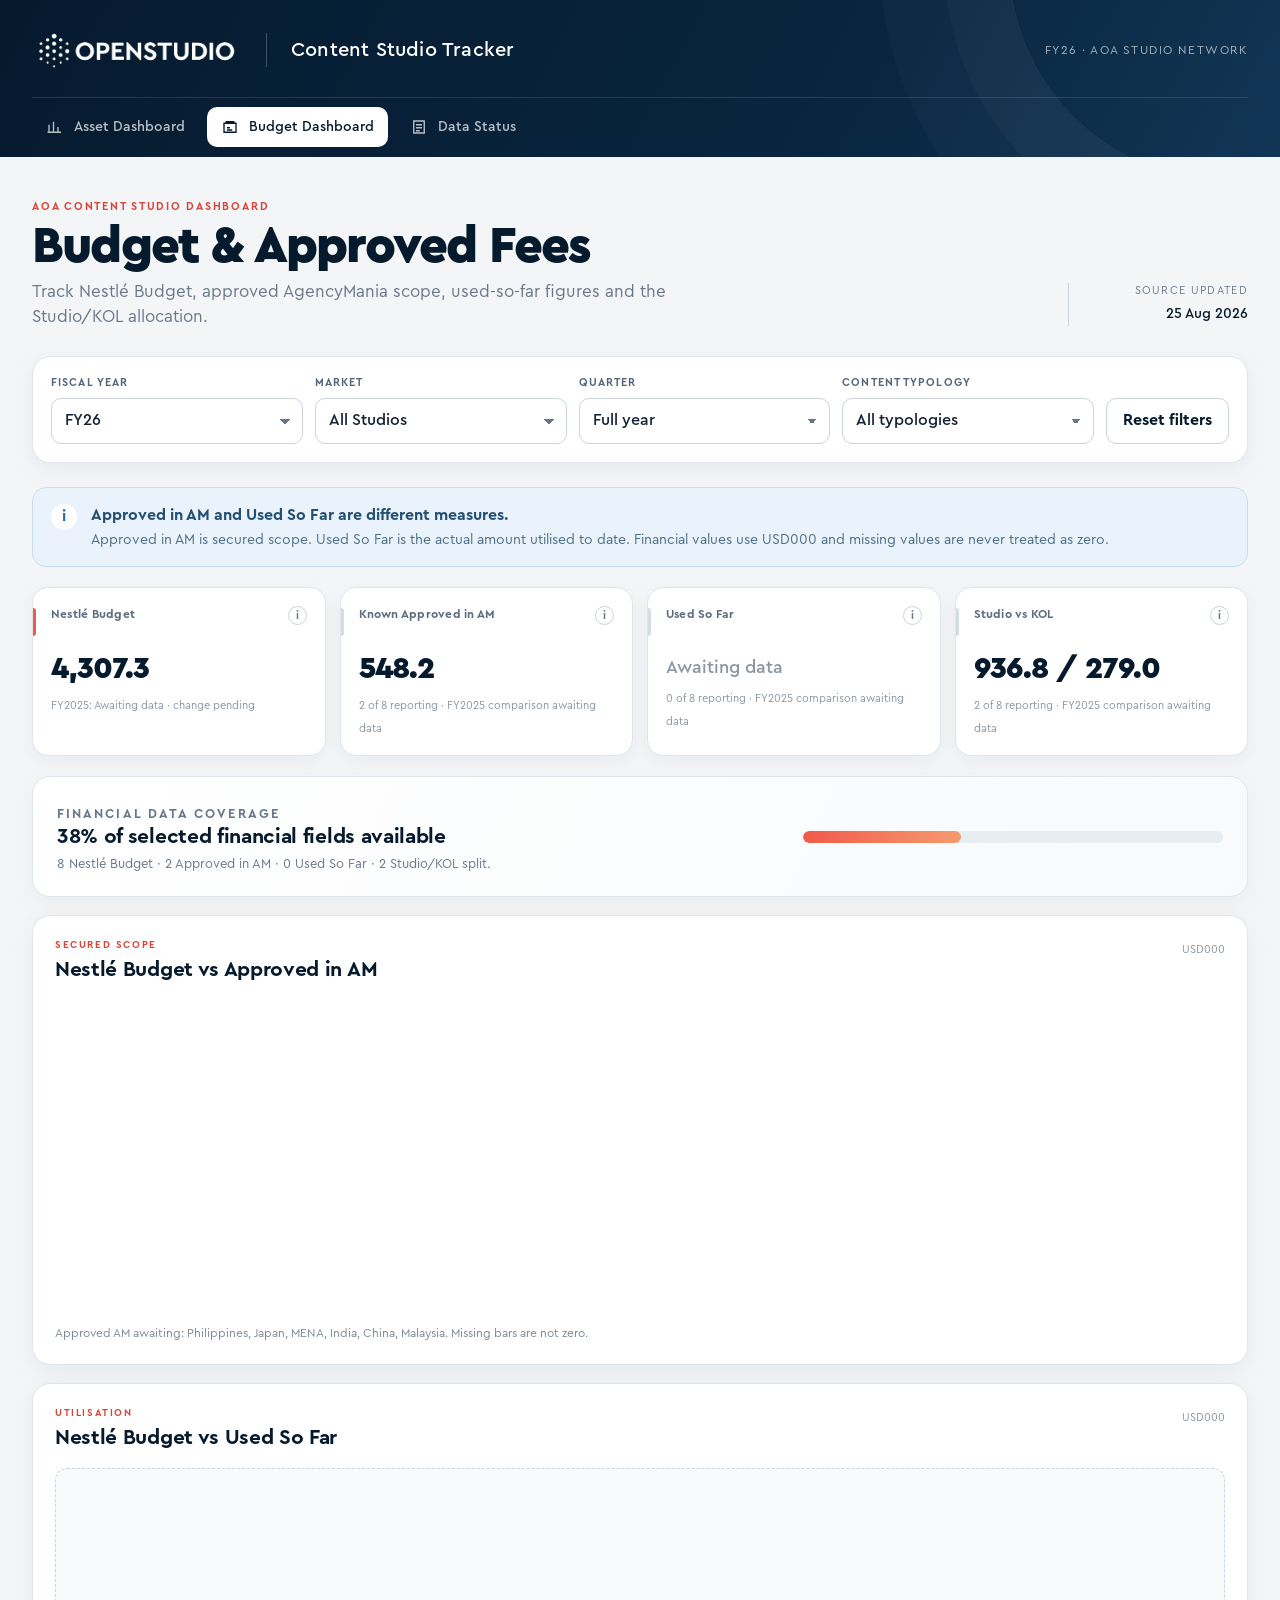
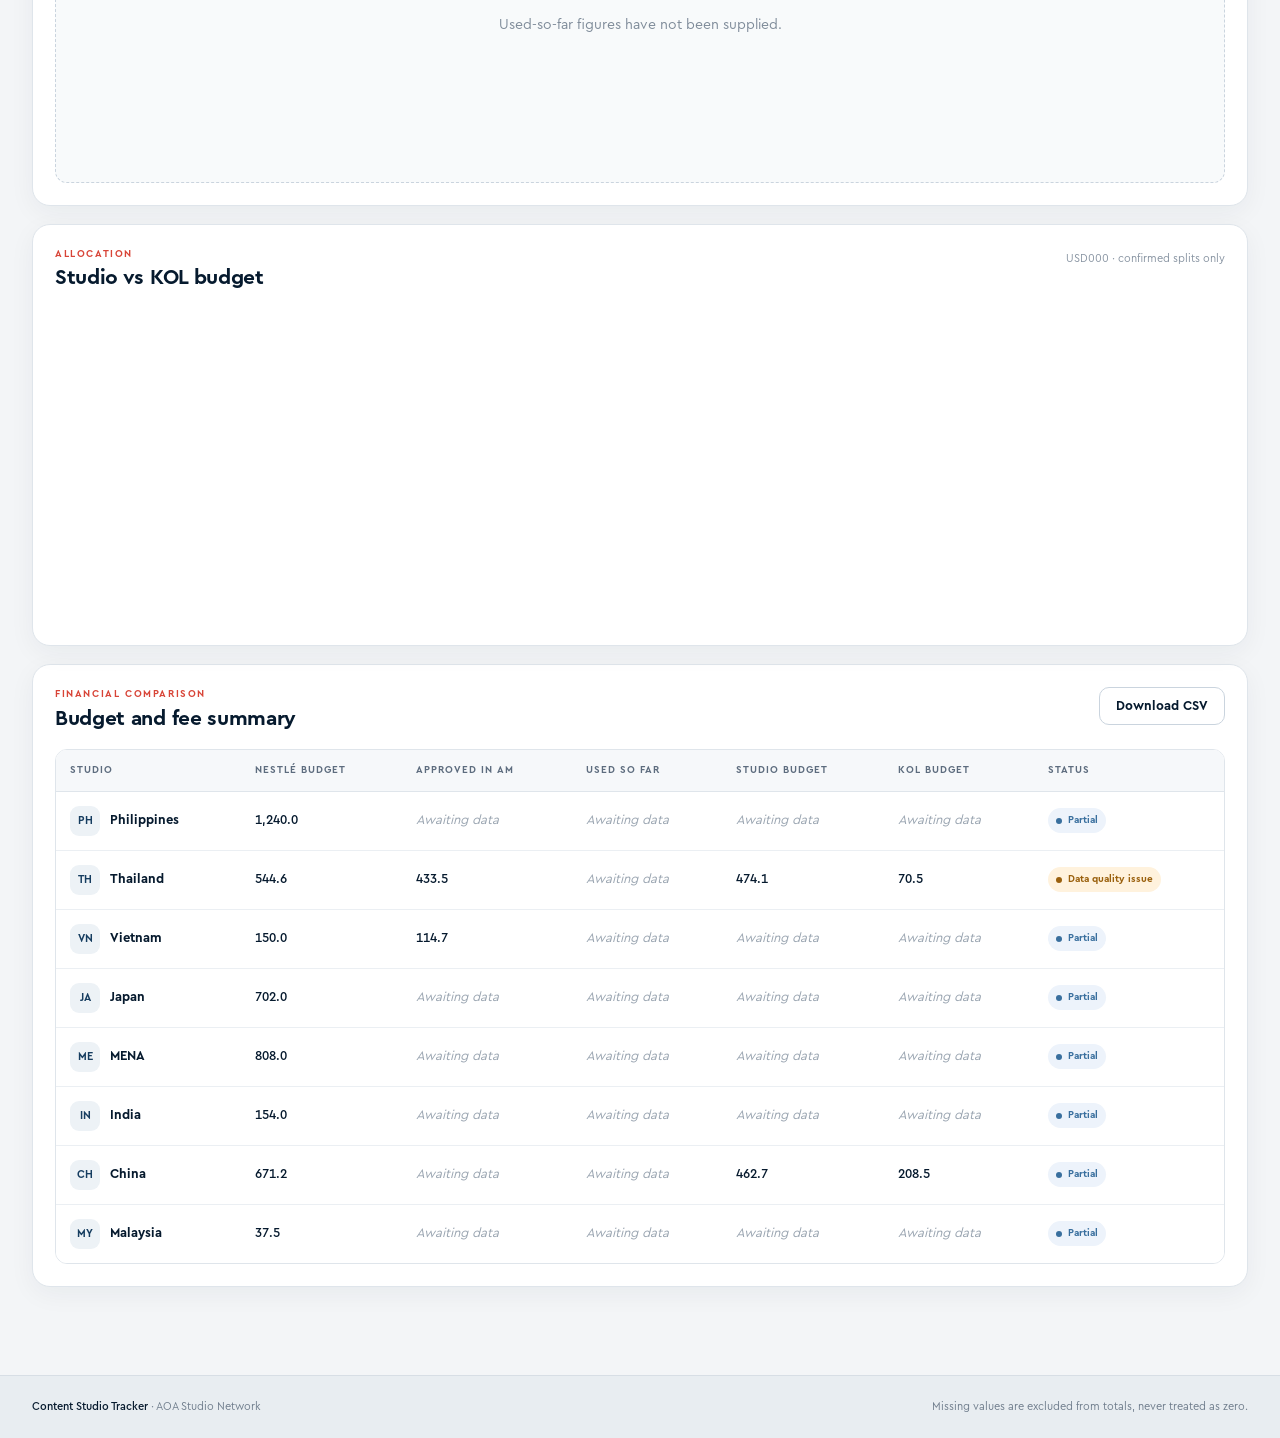
==== commit fdd5b546: "Update budget.html" ====
--- a/budget.html
+++ b/budget.html
@@ -12,7 +12,7 @@
   <header id="app-header" class="site-header"></header>
   <main id="main-content" class="page-shell">
     <section class="page-intro">
-      <div><p class="eyebrow">AOA Content Studio Dashboard</p><h1>Budget &amp; approved fees</h1><p class="intro-copy">Track Nestlé Budget, approved AgencyMania scope, used-so-far figures and the Studio/KOL allocation.</p></div>
+      <div><p class="eyebrow">AOA Content Studio Dashboard</p><h1>Budget &amp; Approved Fees</h1><p class="intro-copy">Track Nestlé Budget, approved AgencyMania scope, used-so-far figures and the Studio/KOL allocation.</p></div>
       <div class="updated-block"><span>Source updated</span><strong id="source-updated">—</strong></div>
     </section>
     <section id="global-filters" class="filter-panel" aria-label="Dashboard filters"></section>
--- a/css/styles.css
+++ b/css/styles.css
@@ -99,7 +99,13 @@
 .insights-panel{margin:0 0 20px;padding:20px 22px;background:linear-gradient(120deg,#fff 0%,#f8fafc 100%);border:1px solid var(--line);border-radius:var(--radius);box-shadow:0 7px 26px rgba(20,44,68,.05)}
 .insights-heading{display:flex;align-items:flex-end;justify-content:space-between;gap:20px;margin-bottom:14px}
 .insights-heading h2{margin:0;color:var(--navy);font-size:22px;letter-spacing:-.015em}
-.insights-heading>span{color:#8592a1;font-size:11px;white-space:nowrap}
+.insights-actions{display:flex;align-items:center;gap:12px}
+.insights-actions>span{color:#8592a1;font-size:11px;white-space:nowrap}
+.regenerate-button{display:inline-flex;align-items:center;gap:7px;min-height:36px;padding:0 13px;border:1px solid #d5dde5;border-radius:9px;background:#fff;color:var(--navy);font:inherit;font-size:11px;font-weight:700;cursor:pointer;box-shadow:0 2px 7px rgba(20,44,68,.05);transition:border-color .2s ease,background .2s ease,transform .2s ease}
+.regenerate-button:hover{border-color:#9babb9;background:#f4f7f9}
+.regenerate-button:focus-visible{outline:3px solid rgba(38,168,160,.25);outline-offset:2px}
+.regenerate-button.is-spinning span{animation:insight-spin .45s ease}
+@keyframes insight-spin{to{transform:rotate(360deg)}}
 .insights-grid{display:grid;grid-template-columns:repeat(4,minmax(0,1fr));gap:12px}
 .insight-item{display:flex;gap:13px;min-height:126px;padding:16px;background:#fff;border:1px solid var(--line);border-top:3px solid #cdd5de;border-radius:13px}
 .insight-rank{flex:none;display:grid;place-items:center;width:30px;height:30px;border-radius:9px;background:#eef2f5;color:#6f7f91;font-size:10px;font-weight:900;letter-spacing:.08em}
@@ -285,5 +291,7 @@
   .scope-toggle{align-items:flex-start}
   .insights-panel{padding:17px}
   .insights-heading{align-items:flex-start;flex-direction:column;gap:4px}
-  .insights-heading>span{white-space:normal}
-}
+  .insights-actions{align-items:flex-start;flex-direction:column;width:100%;margin-top:5px}
+  .insights-actions>span{white-space:normal}
+  .regenerate-button{width:100%;justify-content:center}
+}
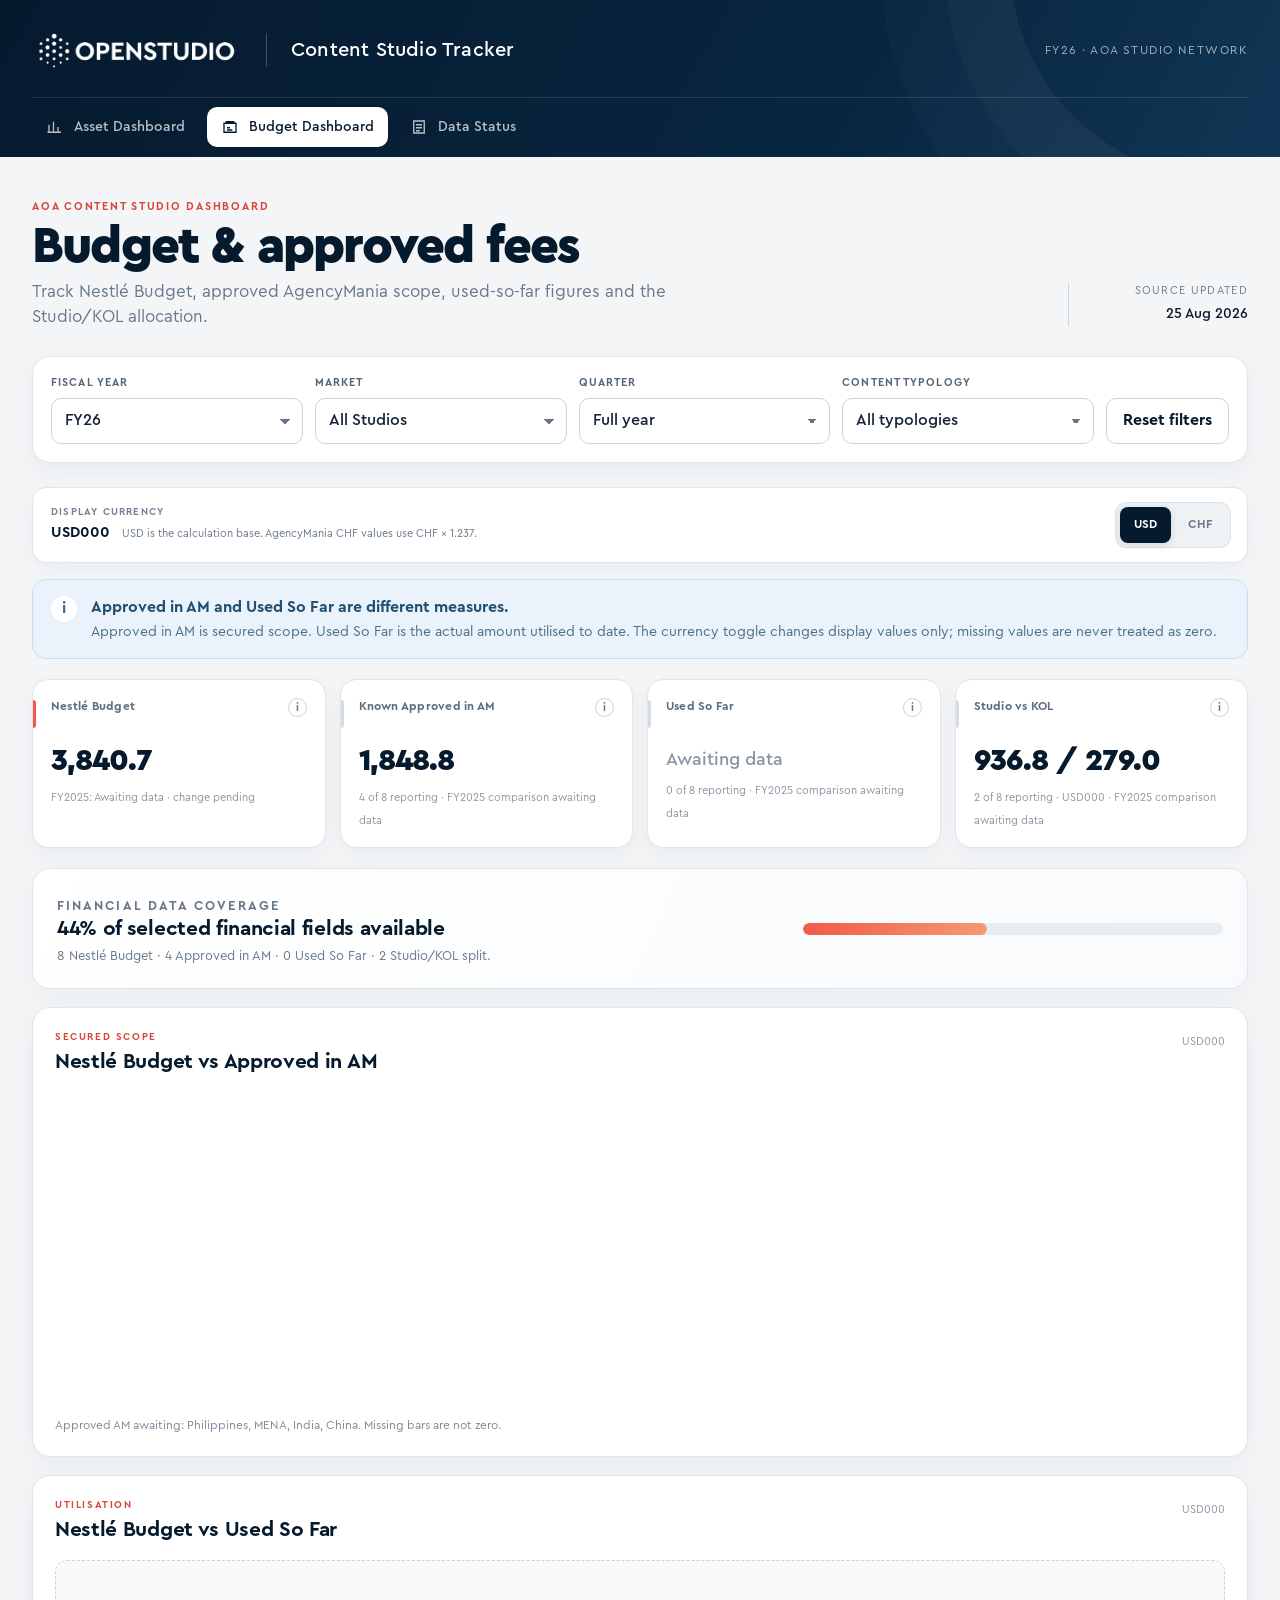
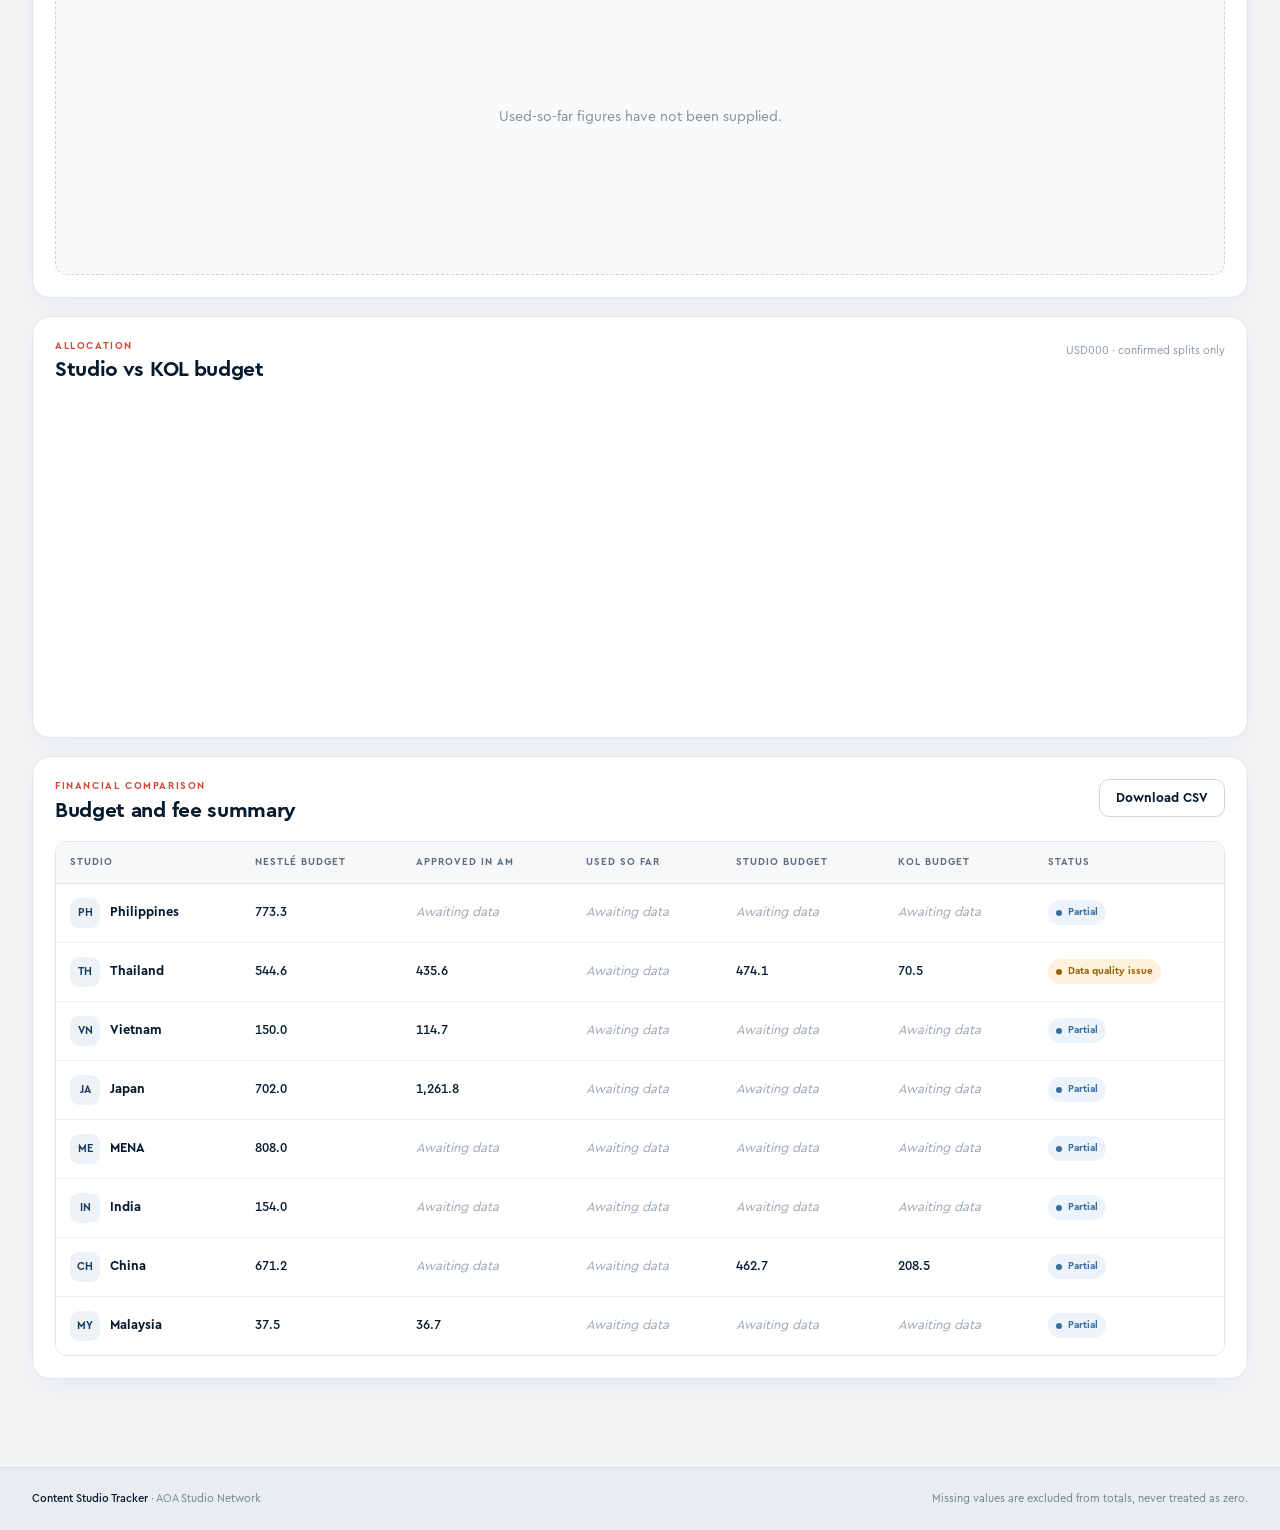
==== commit 3fb89b3f: "Add files via upload" ====
--- a/budget.html
+++ b/budget.html
@@ -12,7 +12,7 @@
   <header id="app-header" class="site-header"></header>
   <main id="main-content" class="page-shell">
     <section class="page-intro">
-      <div><p class="eyebrow">AOA Content Studio Dashboard</p><h1>Budget &amp; Approved Fees</h1><p class="intro-copy">Track Nestlé Budget, approved AgencyMania scope, used-so-far figures and the Studio/KOL allocation.</p></div>
+      <div><p class="eyebrow">AOA Content Studio Dashboard</p><h1>Budget &amp; approved fees</h1><p class="intro-copy">Track Nestlé Budget, approved AgencyMania scope, used-so-far figures and the Studio/KOL allocation.</p></div>
       <div class="updated-block"><span>Source updated</span><strong id="source-updated">—</strong></div>
     </section>
     <section id="global-filters" class="filter-panel" aria-label="Dashboard filters"></section>
@@ -21,13 +21,25 @@
     <section id="error-state" class="state-card state-error" hidden></section>
 
     <div id="dashboard-content" hidden>
-      <section class="notice-banner"><span class="notice-icon">i</span><div><strong>Approved in AM and Used So Far are different measures.</strong><p>Approved in AM is secured scope. Used So Far is the actual amount utilised to date. Financial values use USD000 and missing values are never treated as zero.</p></div></section>
+      <section class="currency-toolbar" aria-label="Financial display currency">
+        <div>
+          <span class="switch-label">Display currency</span>
+          <strong id="currency-display-copy">USD000</strong>
+          <small id="currency-rate-note">Display conversion only · USD is the calculation base.</small>
+        </div>
+        <div id="currency-toggle" class="segmented-control compact" role="group" aria-label="Choose financial display currency">
+          <button class="segment-button active" type="button" data-currency="USD" aria-pressed="true">USD</button>
+          <button class="segment-button" type="button" data-currency="CHF" aria-pressed="false">CHF</button>
+        </div>
+      </section>
+
+      <section class="notice-banner"><span class="notice-icon">i</span><div><strong>Approved in AM and Used So Far are different measures.</strong><p>Approved in AM is secured scope. Used So Far is the actual amount utilised to date. The currency toggle changes display values only; missing values are never treated as zero.</p></div></section>
 
       <section class="kpi-grid finance-kpi-grid" aria-label="Financial summary">
-        <article class="kpi-card kpi-primary"><div class="kpi-top"><span>Nestlé Budget</span><button class="info-button" data-tip="The current Nestlé annual budget. Values are shown in USD000." aria-label="About Nestlé Budget">i</button></div><strong id="kpi-budget">—</strong><small id="kpi-budget-context">FY2025 comparison awaiting data</small></article>
-        <article class="kpi-card"><div class="kpi-top"><span id="approved-kpi-label">Approved in AM</span><button class="info-button" data-tip="Approved AgencyMania Net Fee in USD000. Missing markets are excluded, not counted as zero." aria-label="About Approved in AM">i</button></div><strong id="kpi-approved">—</strong><small id="kpi-approved-context">FY2025 comparison awaiting data</small></article>
+        <article class="kpi-card kpi-primary"><div class="kpi-top"><span>Nestlé Budget</span><button class="info-button" data-tip="The current Nestlé annual budget, shown in the selected display currency." aria-label="About Nestlé Budget">i</button></div><strong id="kpi-budget">—</strong><small id="kpi-budget-context">FY2025 comparison awaiting data</small></article>
+        <article class="kpi-card"><div class="kpi-top"><span id="approved-kpi-label">Approved in AM</span><button class="info-button" data-tip="Approved AgencyMania Net Fee in the selected display currency. Missing markets are excluded, not counted as zero." aria-label="About Approved in AM">i</button></div><strong id="kpi-approved">—</strong><small id="kpi-approved-context">FY2025 comparison awaiting data</small></article>
         <article class="kpi-card"><div class="kpi-top"><span>Used So Far</span><button class="info-button" data-tip="Actual amount utilised to date. This is separate from Approved in AM and remains unavailable until supplied." aria-label="About Used So Far">i</button></div><strong id="kpi-used">—</strong><small id="kpi-used-context">FY2025 comparison awaiting data</small></article>
-        <article class="kpi-card"><div class="kpi-top"><span>Studio vs KOL</span><button class="info-button" data-tip="Confirmed Nestlé Budget allocation between Studio/content and KOL. Markets without a split are excluded." aria-label="About Studio versus KOL">i</button></div><strong id="kpi-split">—</strong><small id="kpi-split-context">Studio / KOL · USD000</small></article>
+        <article class="kpi-card"><div class="kpi-top"><span>Studio vs KOL</span><button class="info-button" data-tip="Confirmed Nestlé Budget allocation between Studio/content and KOL. Markets without a split are excluded." aria-label="About Studio versus KOL">i</button></div><strong id="kpi-split">—</strong><small id="kpi-split-context">Studio / KOL</small></article>
       </section>
 
       <section class="coverage-panel">
@@ -36,9 +48,9 @@
       </section>
 
       <section class="chart-grid">
-        <article class="panel panel-wide"><div class="panel-heading"><div><p class="panel-kicker">Secured scope</p><h2>Nestlé Budget vs Approved in AM</h2></div><span class="legend-note">USD000</span></div><div class="chart-wrap chart-medium chart-with-empty"><canvas id="budget-approved-chart"></canvas><div id="budget-approved-empty" class="chart-empty" hidden>Awaiting approved AM data for this view.</div></div><p id="budget-approved-note" class="chart-note"></p></article>
-        <article class="panel panel-wide"><div class="panel-heading"><div><p class="panel-kicker">Utilisation</p><h2>Nestlé Budget vs Used So Far</h2></div><span class="legend-note">USD000</span></div><div class="chart-wrap chart-medium chart-with-empty"><canvas id="budget-spend-chart"></canvas><div id="budget-spend-empty" class="chart-empty" hidden>Used-so-far figures have not been supplied.</div></div></article>
-        <article class="panel panel-wide"><div class="panel-heading"><div><p class="panel-kicker">Allocation</p><h2>Studio vs KOL budget</h2></div><span class="legend-note">USD000 · confirmed splits only</span></div><div class="chart-wrap chart-medium chart-with-empty"><canvas id="budget-split-chart"></canvas><div id="budget-split-empty" class="chart-empty" hidden>Studio and KOL budget split is awaiting data.</div></div></article>
+        <article class="panel panel-wide"><div class="panel-heading"><div><p class="panel-kicker">Secured scope</p><h2>Nestlé Budget vs Approved in AM</h2></div><span class="legend-note"><span data-currency-unit>USD000</span></span></div><div class="chart-wrap chart-medium chart-with-empty"><canvas id="budget-approved-chart"></canvas><div id="budget-approved-empty" class="chart-empty" hidden>Awaiting approved AM data for this view.</div></div><p id="budget-approved-note" class="chart-note"></p></article>
+        <article class="panel panel-wide"><div class="panel-heading"><div><p class="panel-kicker">Utilisation</p><h2>Nestlé Budget vs Used So Far</h2></div><span class="legend-note"><span data-currency-unit>USD000</span></span></div><div class="chart-wrap chart-medium chart-with-empty"><canvas id="budget-spend-chart"></canvas><div id="budget-spend-empty" class="chart-empty" hidden>Used-so-far figures have not been supplied.</div></div></article>
+        <article class="panel panel-wide"><div class="panel-heading"><div><p class="panel-kicker">Allocation</p><h2>Studio vs KOL budget</h2></div><span class="legend-note"><span data-currency-unit>USD000</span> · confirmed splits only</span></div><div class="chart-wrap chart-medium chart-with-empty"><canvas id="budget-split-chart"></canvas><div id="budget-split-empty" class="chart-empty" hidden>Studio and KOL budget split is awaiting data.</div></div></article>
       </section>
 
       <section class="panel table-panel">
--- a/css/styles.css
+++ b/css/styles.css
@@ -95,6 +95,12 @@
 .segmented-control.compact .segment-button{color:#69788a}
 .segmented-control.compact .segment-button:hover{background:#e3e9ee;color:var(--navy)}
 .segmented-control.compact .segment-button.active{background:var(--navy);color:#fff}
+.currency-toolbar{display:flex;align-items:center;justify-content:space-between;gap:24px;margin:0 0 16px;padding:14px 16px 14px 18px;background:#fff;border:1px solid var(--line);border-radius:14px;box-shadow:0 6px 20px rgba(18,43,68,.04)}
+.currency-toolbar>div:first-child{display:grid;grid-template-columns:auto auto;column-gap:12px;align-items:baseline}
+.currency-toolbar .switch-label{grid-column:1/-1;margin-bottom:2px}
+.currency-toolbar strong{color:var(--navy);font-size:15px}
+.currency-toolbar small{color:var(--muted);font-size:11px}
+.currency-toolbar .segmented-control{flex:none}
 
 .insights-panel{margin:0 0 20px;padding:20px 22px;background:linear-gradient(120deg,#fff 0%,#f8fafc 100%);border:1px solid var(--line);border-radius:var(--radius);box-shadow:0 7px 26px rgba(20,44,68,.05)}
 .insights-heading{display:flex;align-items:flex-end;justify-content:space-between;gap:20px;margin-bottom:14px}
@@ -282,6 +288,11 @@
   .status-summary-grid{grid-template-columns:1fr}
   .footer-inner{flex-direction:column}
   .dashboard-view-switch{padding:14px}
+  .currency-toolbar{align-items:flex-start;flex-direction:column;gap:12px}
+  .currency-toolbar>div:first-child{display:block}
+  .currency-toolbar .switch-label{margin-bottom:3px}
+  .currency-toolbar small{display:block;margin-top:3px}
+  .currency-toolbar .segmented-control{display:grid;grid-template-columns:1fr 1fr;width:100%}
   .dashboard-view-switch>div:first-child{display:none}
   .dashboard-view-switch .segmented-control{display:grid;grid-template-columns:1fr 1fr;width:100%}
   .segment-button{padding:0 9px}
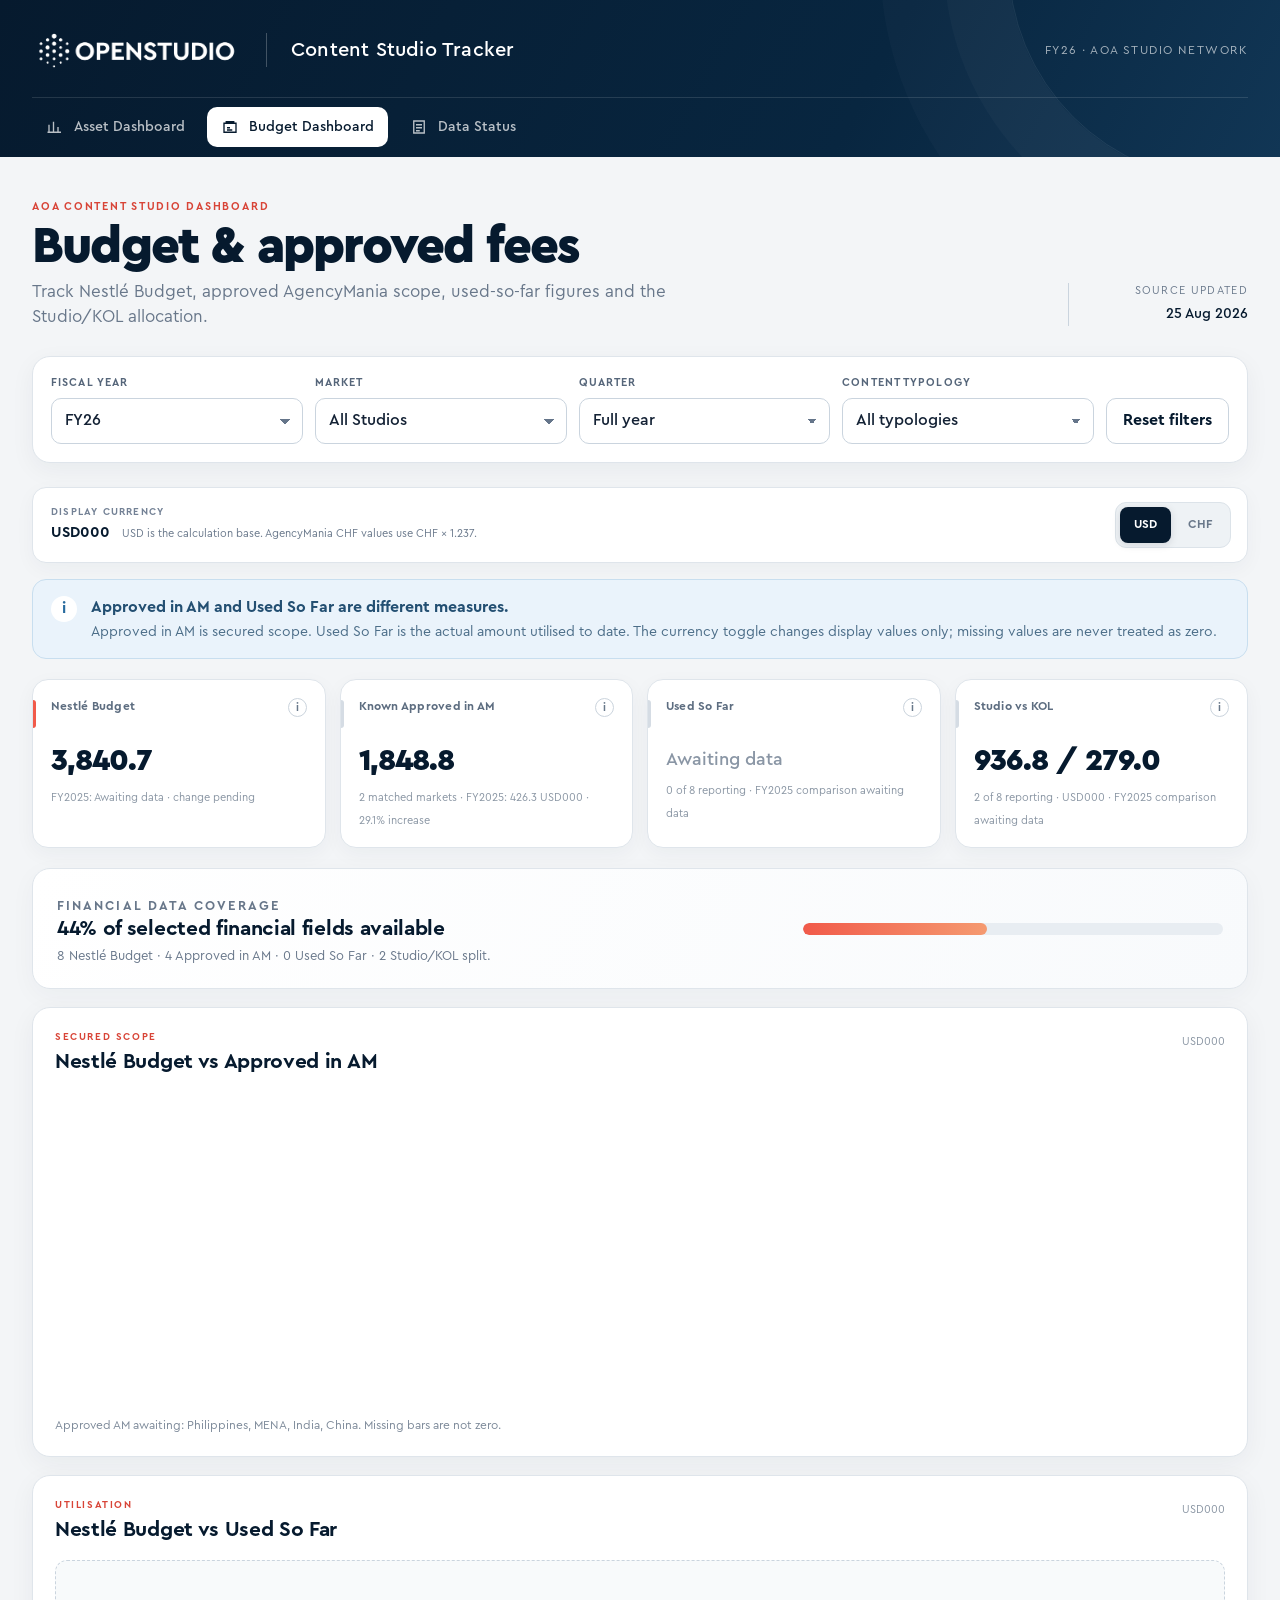
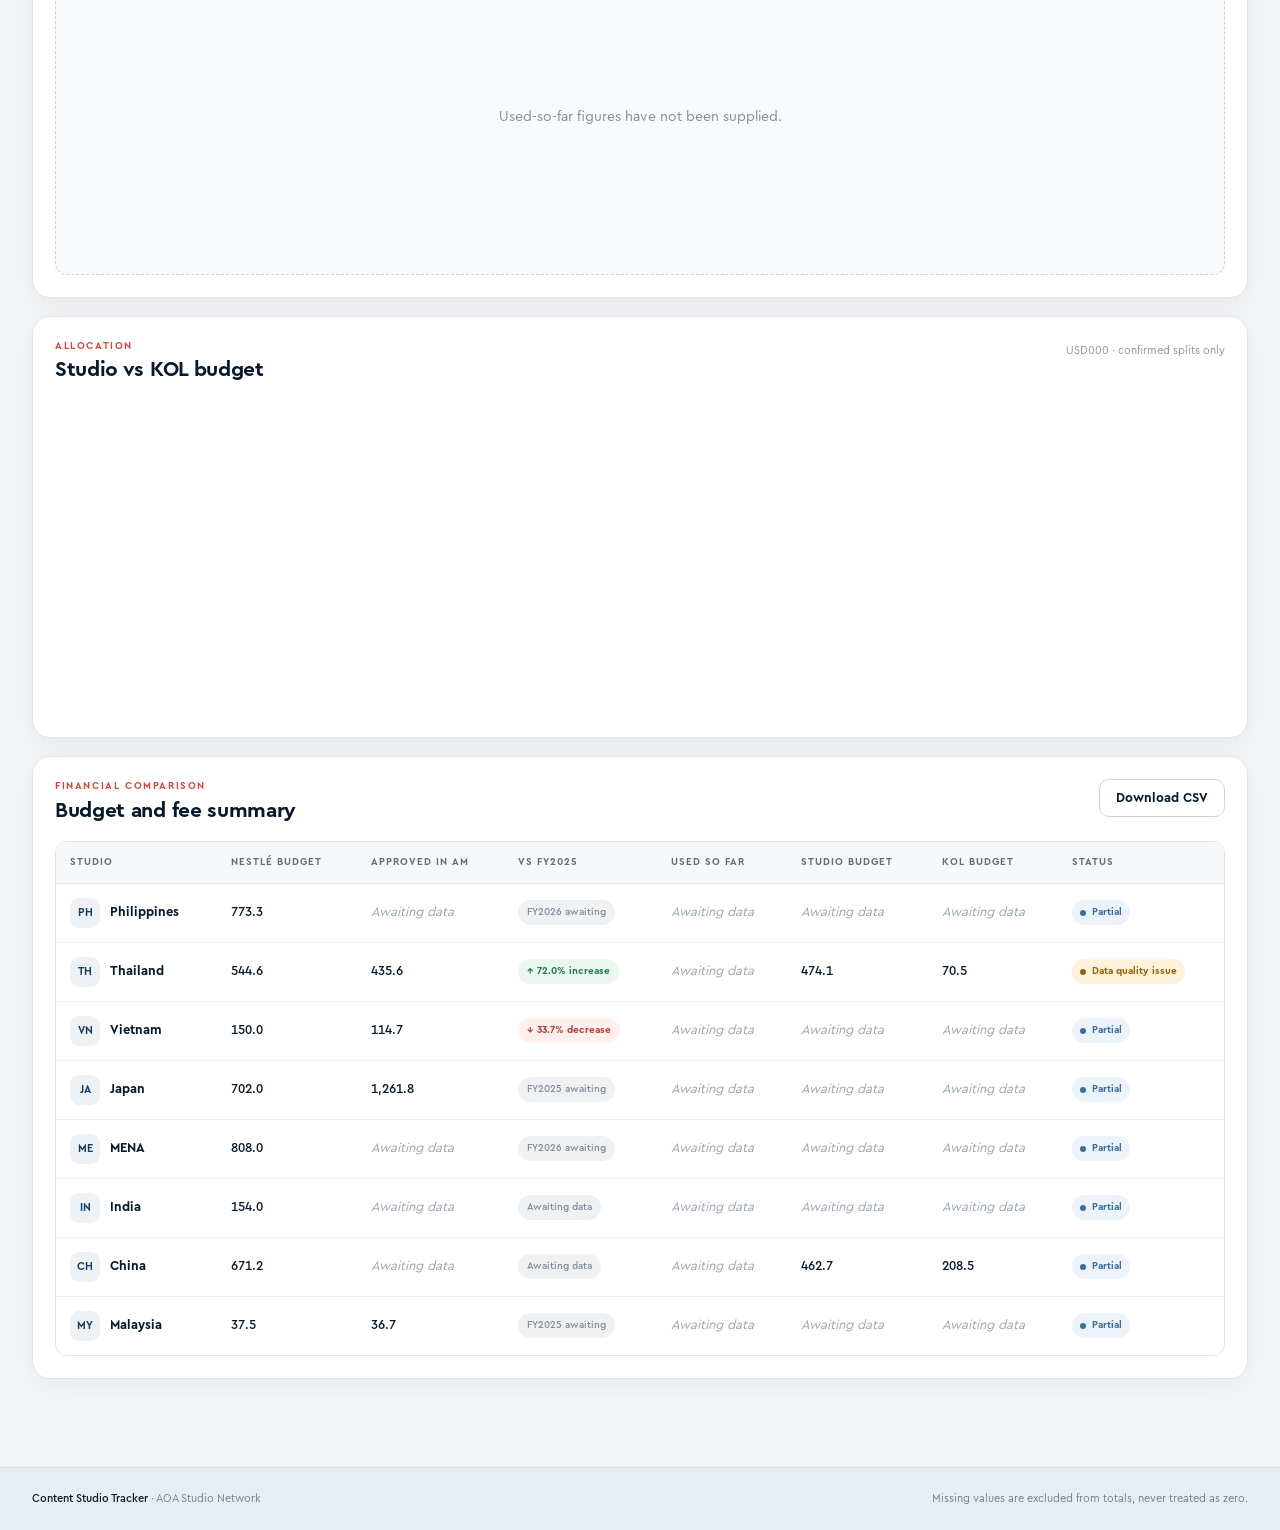
==== commit cc70d404: "Add files via upload" ====
--- a/budget.html
+++ b/budget.html
@@ -55,7 +55,7 @@
 
       <section class="panel table-panel">
         <div class="panel-heading"><div><p class="panel-kicker">Financial comparison</p><h2>Budget and fee summary</h2></div><button id="download-finance" class="secondary-button" type="button">Download CSV</button></div>
-        <div class="table-scroll"><table><thead><tr><th>Studio</th><th>Nestlé Budget</th><th>Approved in AM</th><th>Used So Far</th><th>Studio budget</th><th>KOL budget</th><th>Status</th></tr></thead><tbody id="finance-comparison-body"></tbody></table></div>
+        <div class="table-scroll"><table><thead><tr><th>Studio</th><th>Nestlé Budget</th><th>Approved in AM</th><th>vs FY2025</th><th>Used So Far</th><th>Studio budget</th><th>KOL budget</th><th>Status</th></tr></thead><tbody id="finance-comparison-body"></tbody></table></div>
       </section>
     </div>
   </main>
--- a/css/styles.css
+++ b/css/styles.css
@@ -189,7 +189,7 @@
 
 .table-panel{margin-bottom:18px}
 .table-scroll{overflow-x:auto;border:1px solid var(--line);border-radius:12px}
-table{width:100%;border-collapse:collapse;min-width:900px;background:#fff}
+table{width:100%;border-collapse:collapse;min-width:1050px;background:#fff}
 th{padding:13px 14px;background:#f6f8fa;color:#5d6c7e;font-size:10px;text-transform:uppercase;letter-spacing:.1em;text-align:left;white-space:nowrap;border-bottom:1px solid var(--line)}
 td{padding:14px;color:#334357;font-size:13px;border-bottom:1px solid #ebeff3;vertical-align:middle}
 tbody tr:last-child td{border-bottom:0}
@@ -198,6 +198,10 @@
 .market-cell{display:flex;align-items:center;gap:10px;font-weight:700;color:var(--navy)}
 .market-initial{display:grid;place-items:center;width:30px;height:30px;border-radius:9px;background:#edf2f6;color:var(--navy-3);font-size:11px}
 .empty-cell{color:#9aa5b1;font-weight:400;font-style:italic}
+.change-indicator{display:inline-flex;align-items:center;border-radius:999px;padding:5px 9px;font-size:10px;font-weight:700;white-space:nowrap}
+.change-increase{color:#247a51;background:#eaf7ef}
+.change-decrease{color:#b34137;background:#fff0ed}
+.change-neutral{color:#7d8997;background:#eef2f5;font-weight:500}
 .status-badge{display:inline-flex;align-items:center;gap:6px;border-radius:999px;padding:5px 8px;font-size:10px;font-weight:700;white-space:nowrap}
 .status-badge:before{content:"";width:6px;height:6px;border-radius:50%;background:currentColor}
 .badge-complete{background:#e8f6ef;color:#207b50}
